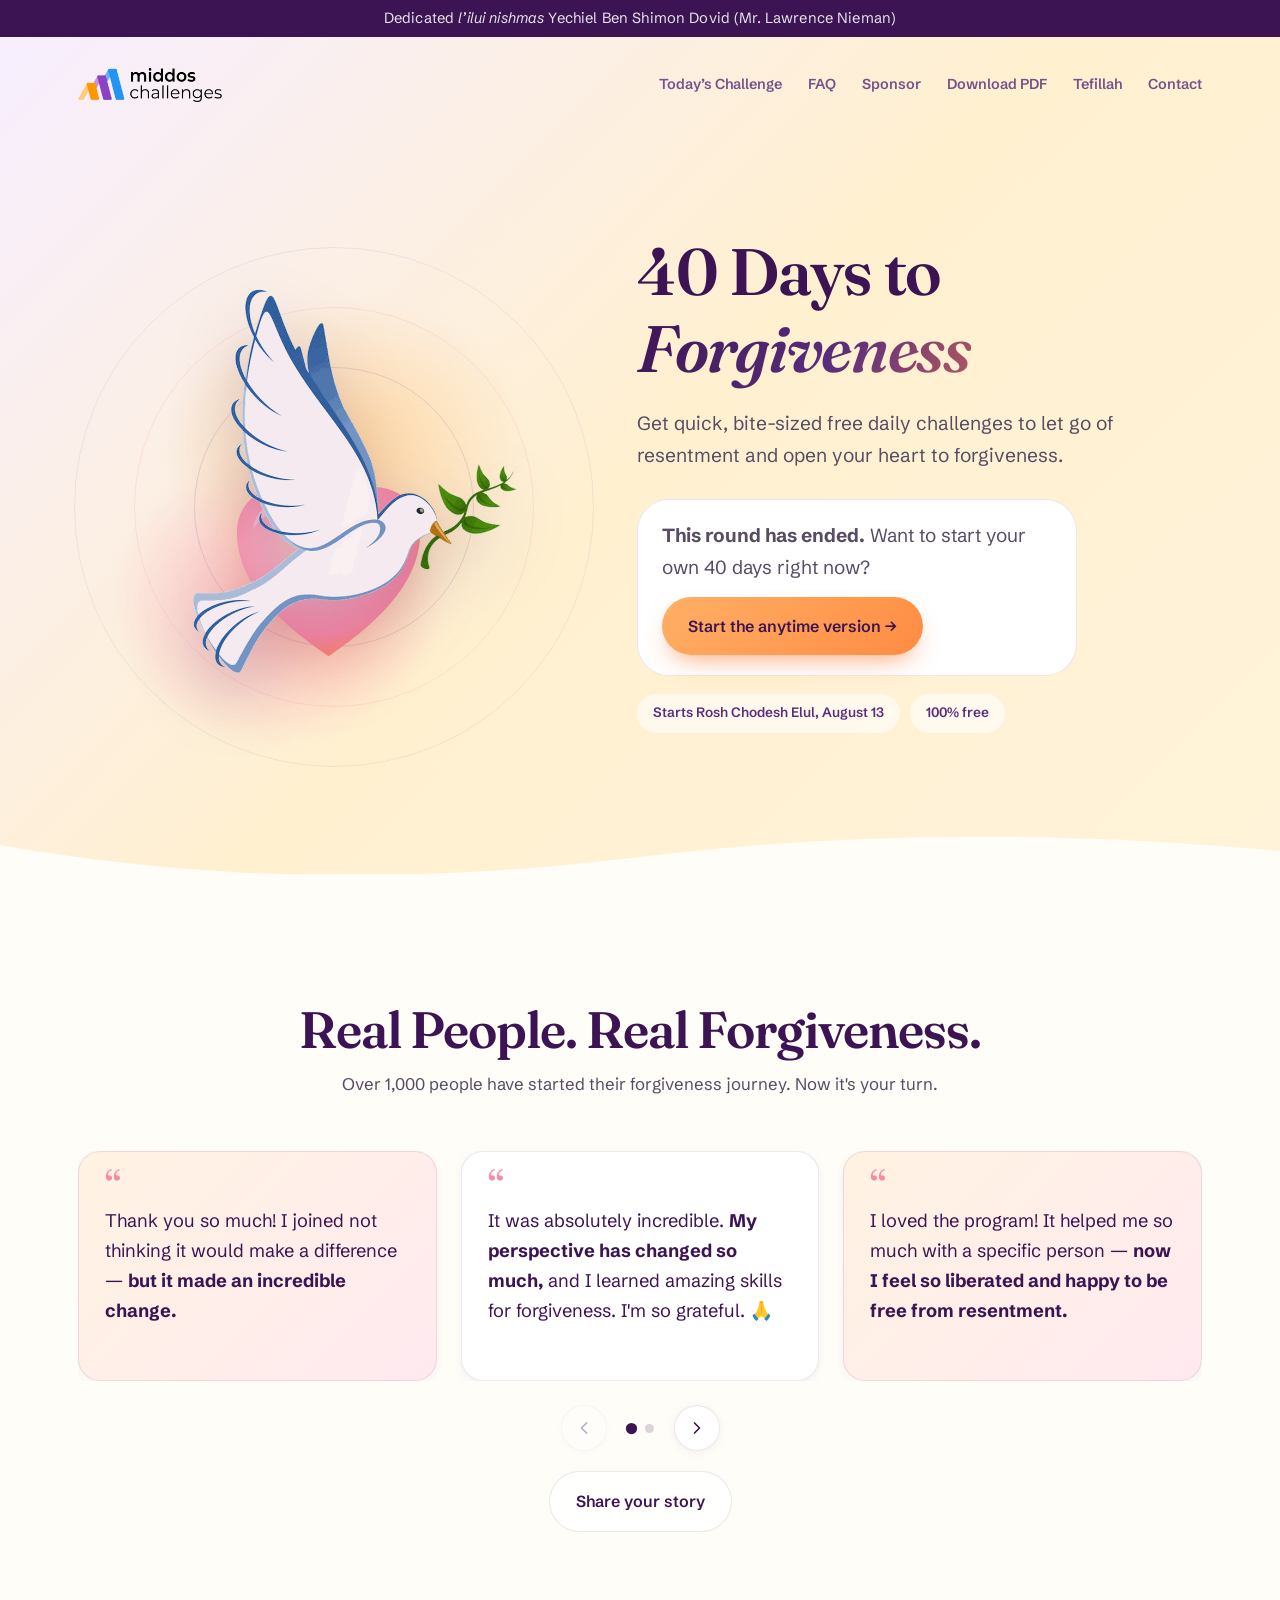
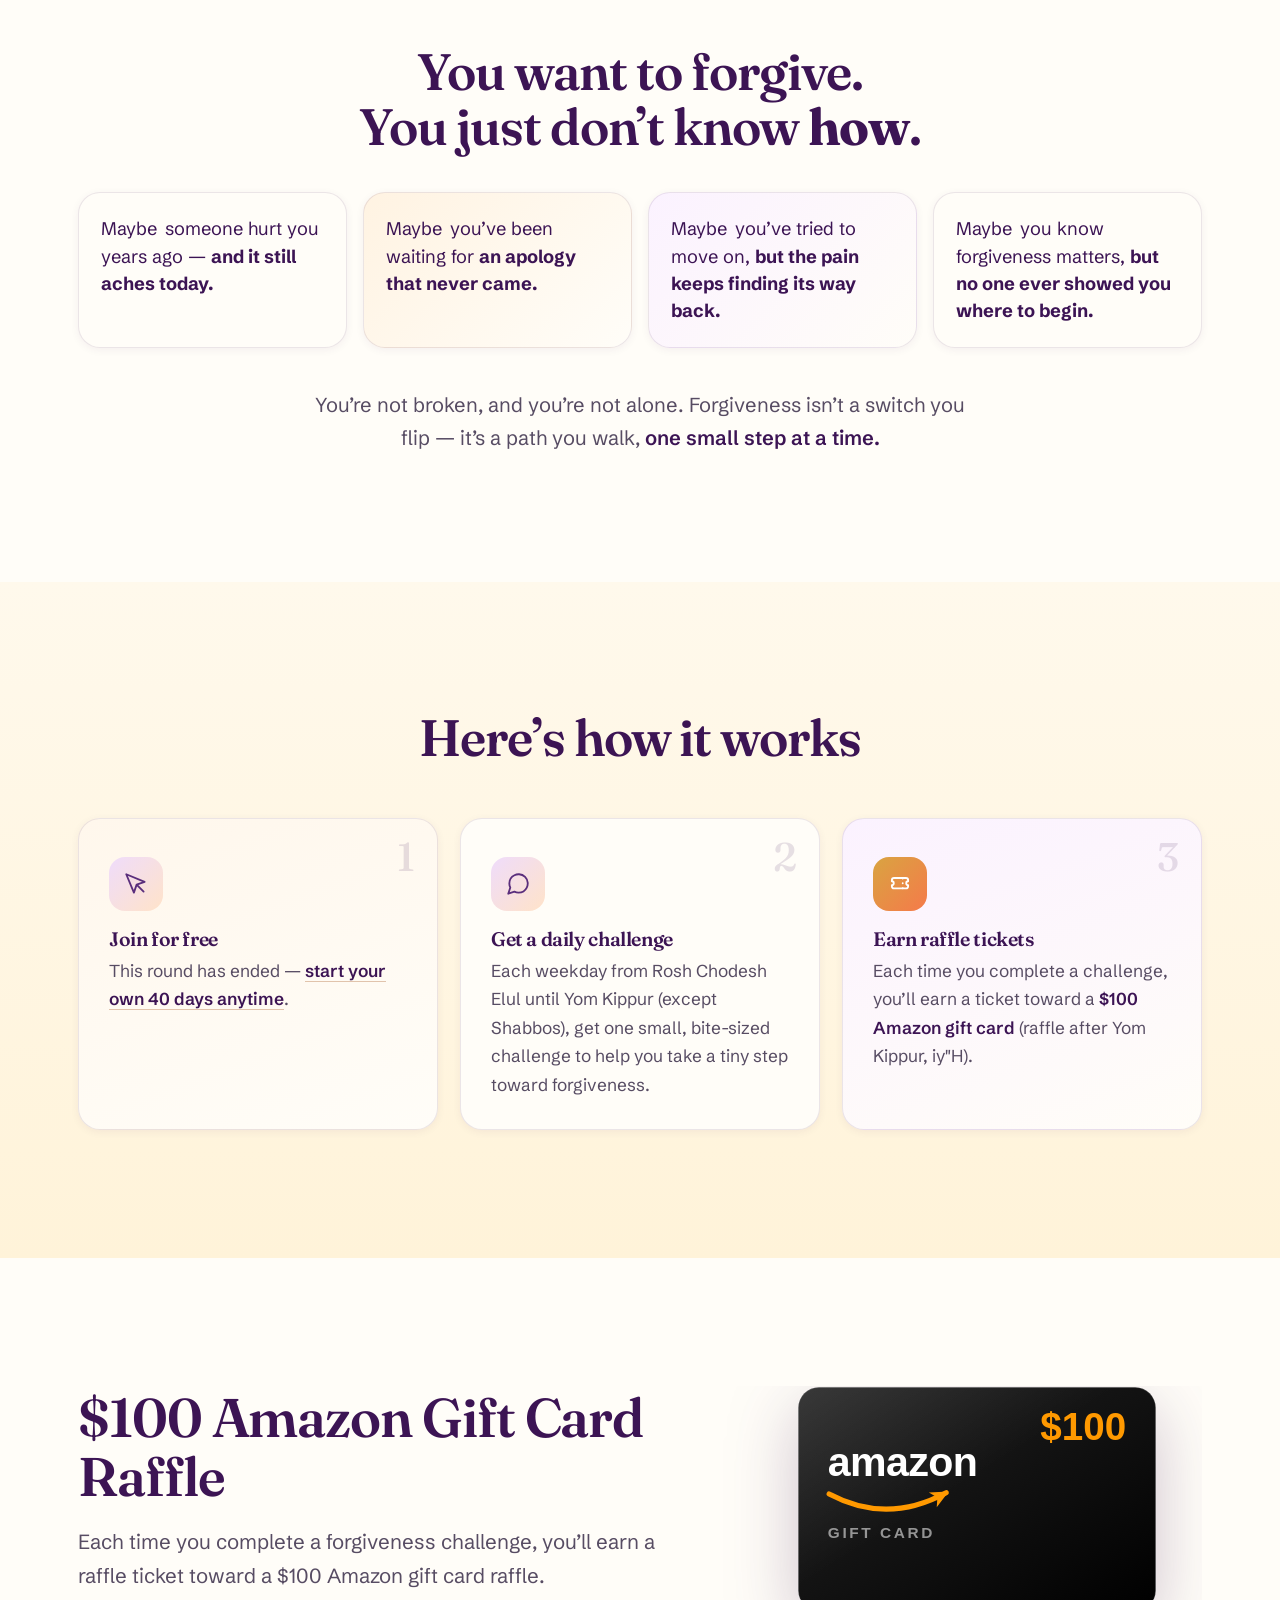
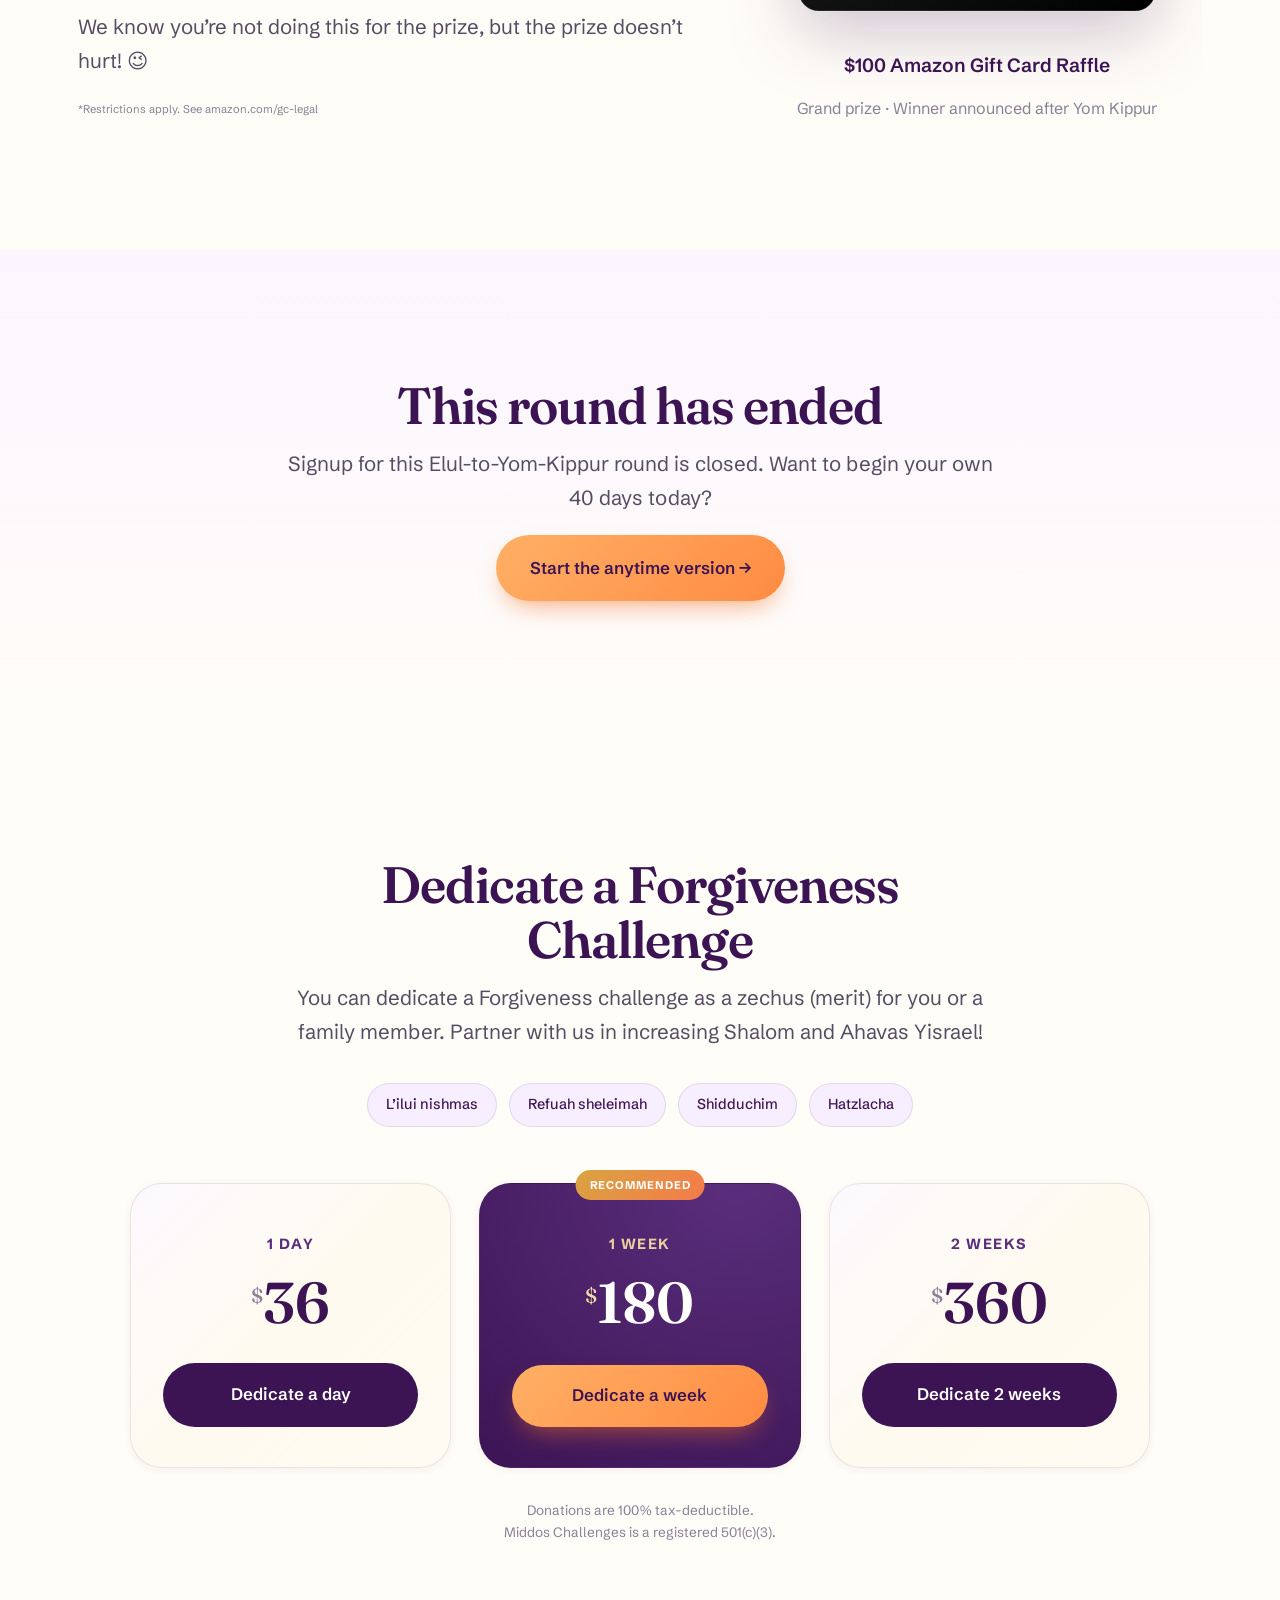
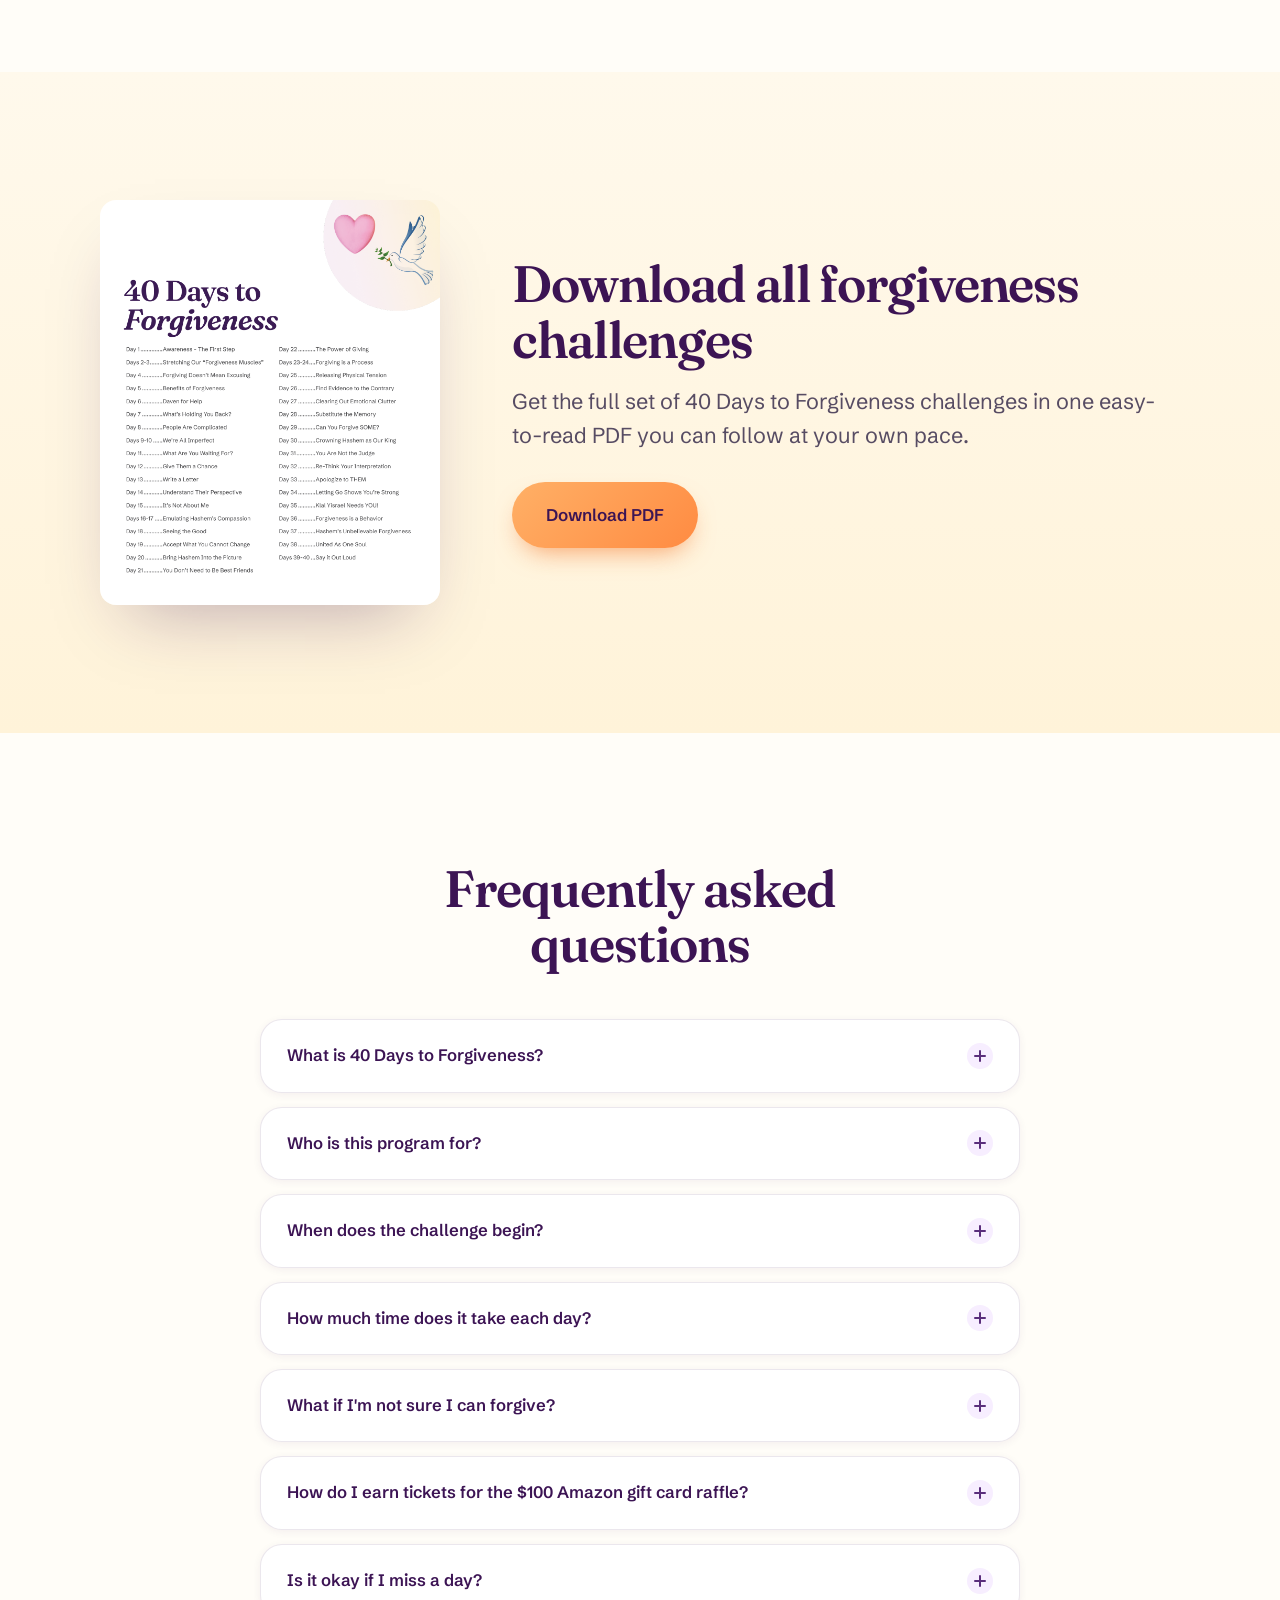
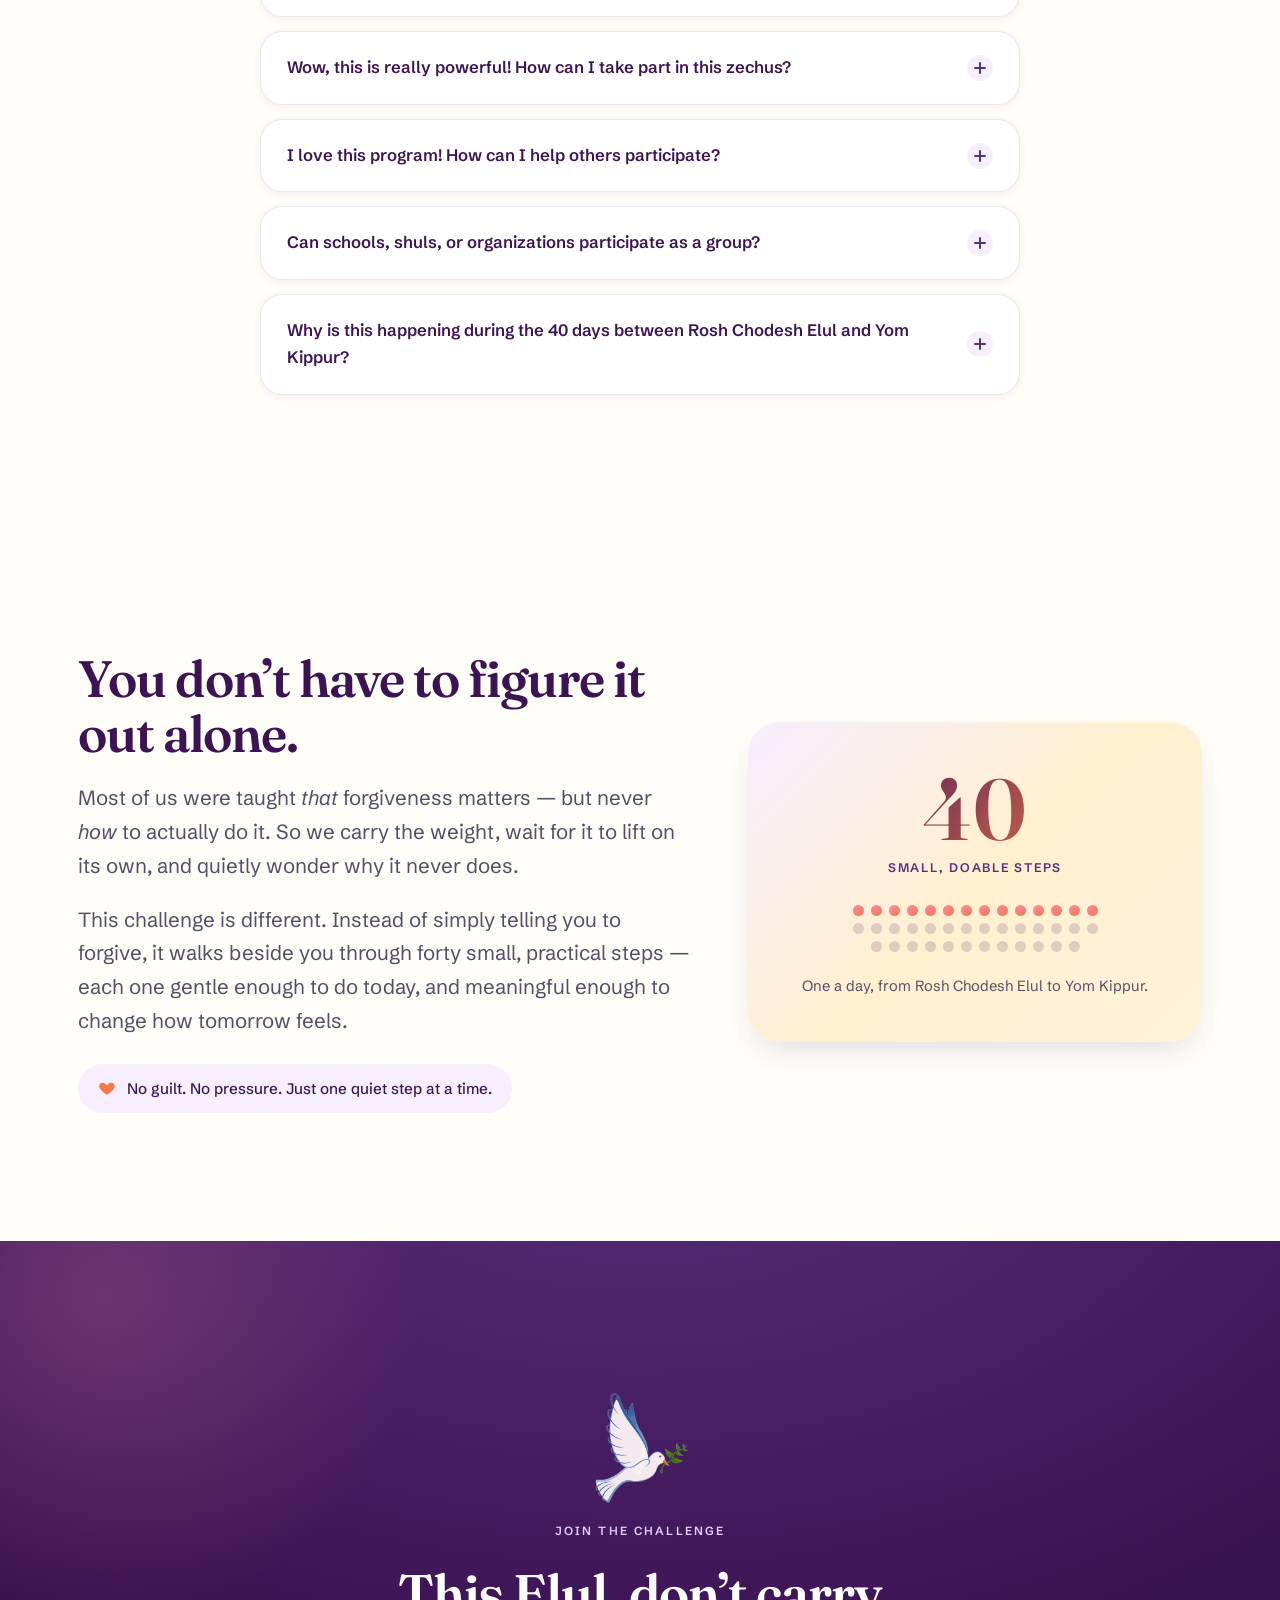
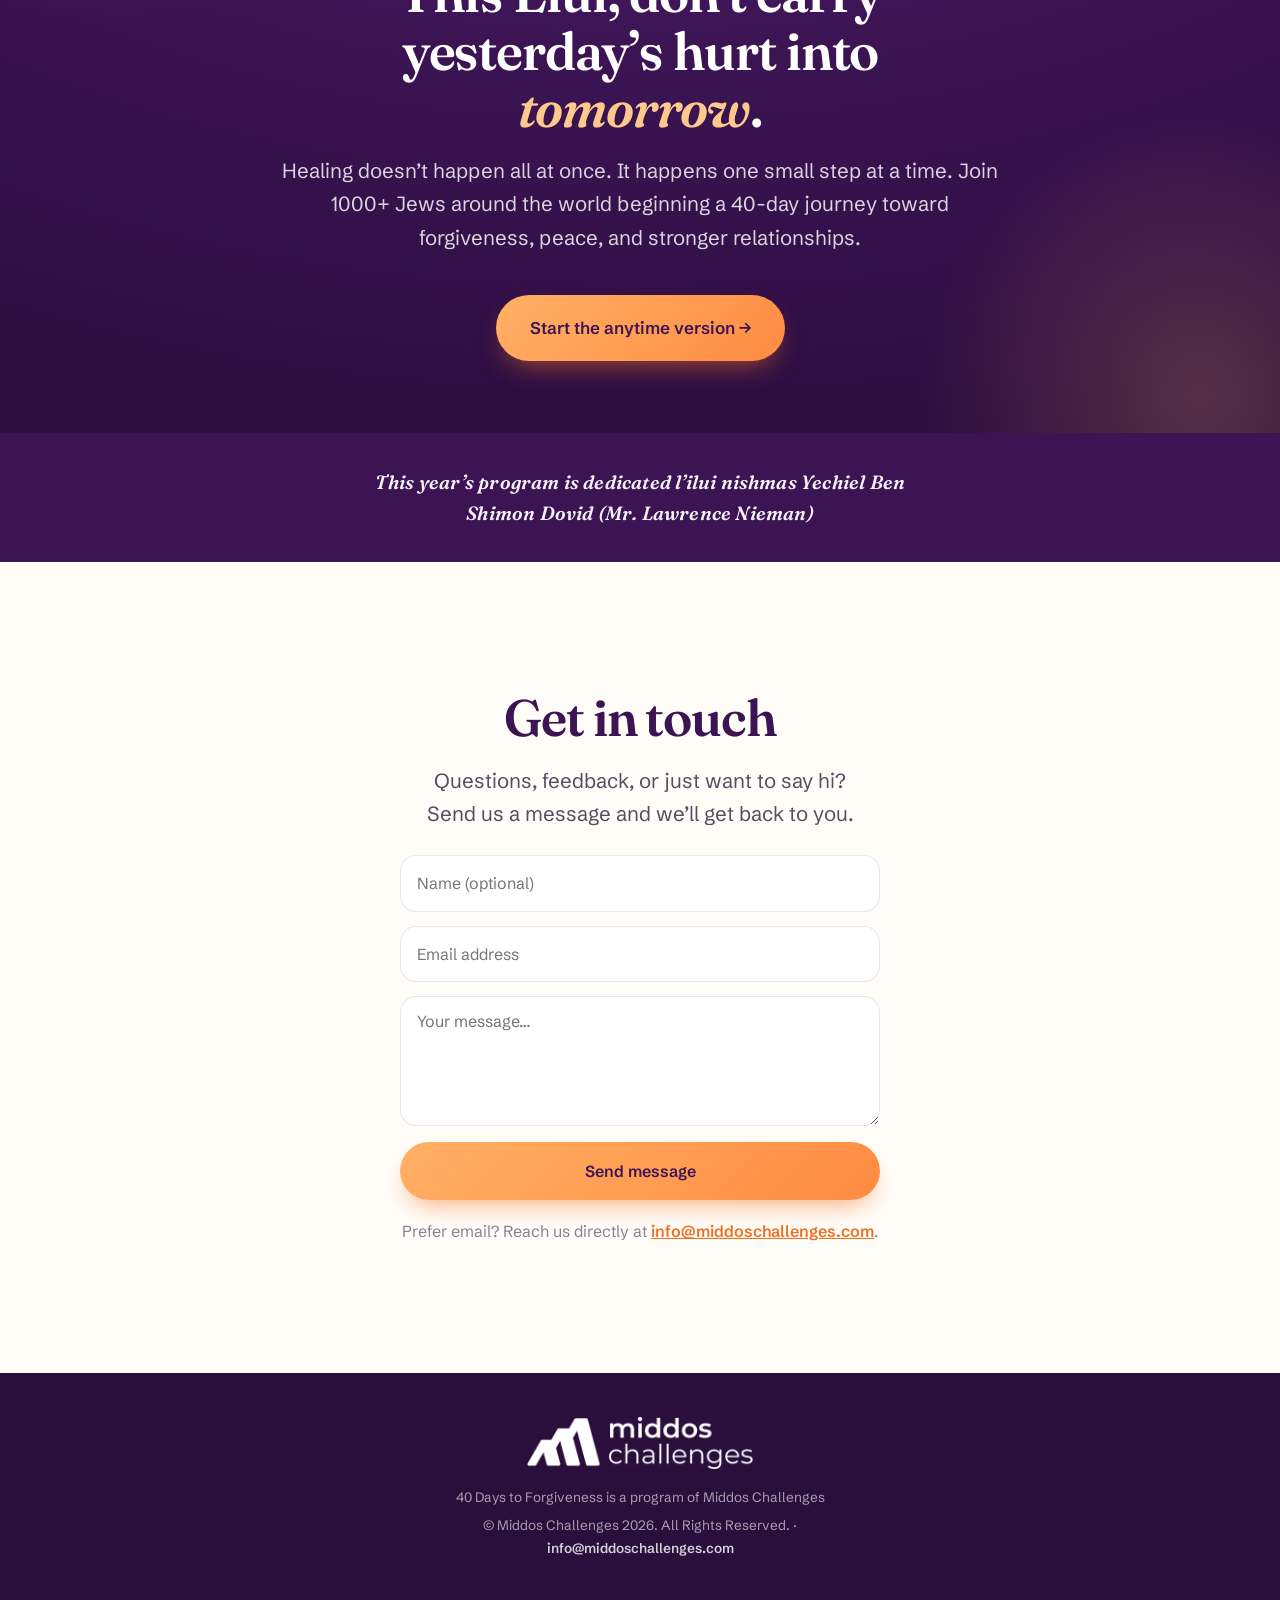
==== elul/index.html @ 01004660 "Launch evergreen (start-anytime) signup page, archive the seasonal one Root index.html is now the em" ====
<!DOCTYPE html>
<html lang="en">
<head>
<meta charset="UTF-8">
<meta name="viewport" content="width=device-width, initial-scale=1.0">
<title>40 Days to Forgiveness — Middos Challenges</title>
<meta name="description" content="Join 1,000+ Jews around the world in a daily challenge to let go of resentment and grow in Ahavas Yisrael and Shalom. Begins Rosh Chodesh Elul, Aug 13.">
<link rel="canonical" href="https://40forgive.com/">

<meta property="og:type" content="website">
<meta property="og:url" content="https://40forgive.com/">
<meta property="og:site_name" content="Middos Challenges">
<meta property="og:title" content="40 Days to Forgiveness">
<meta property="og:description" content="Join 1,000+ Jews around the world in a daily challenge to let go of resentment and grow in Ahavas Yisrael and Shalom. Begins Rosh Chodesh Elul, Aug 13.">
<meta property="og:image" content="https://40forgive.com/images/og-image-v2.png">
<meta property="og:image:width" content="1200">
<meta property="og:image:height" content="630">
<meta property="og:locale" content="en_US">

<meta name="twitter:card" content="summary_large_image">
<meta name="twitter:title" content="40 Days to Forgiveness">
<meta name="twitter:description" content="Join 1,000+ Jews around the world in a daily challenge to let go of resentment and grow in Ahavas Yisrael and Shalom. Begins Rosh Chodesh Elul, Aug 13.">
<meta name="twitter:image" content="https://40forgive.com/images/og-image-v2.png">

<link rel="icon" type="image/png" sizes="16x16" href="/images/favicon-heart-16.png">
<link rel="icon" type="image/png" sizes="32x32" href="/images/favicon-heart-32.png">
<link rel="icon" type="image/png" sizes="48x48" href="/images/favicon-heart-48.png">
<link rel="icon" type="image/png" sizes="192x192" href="/images/favicon-heart-192.png">
<link rel="icon" type="image/png" sizes="512x512" href="/images/favicon-heart-512.png">
<link rel="apple-touch-icon" sizes="180x180" href="/images/apple-touch-icon.png">
<link rel="shortcut icon" href="/images/favicon-heart.ico">

<link rel="preconnect" href="https://fonts.googleapis.com">
<link rel="preconnect" href="https://fonts.gstatic.com" crossorigin>
<link href="https://fonts.googleapis.com/css2?family=Fraunces:ital,wght@0,400;0,600;0,700;0,900;1,600;1,700&family=Schibsted+Grotesk:ital,wght@0,400..900;1,400..900&display=swap" rel="stylesheet">
<link rel="stylesheet" href="/styles.css">

<!-- Double (donation platform) — powers the Sponsor buttons below via Double.openCheckout() -->
<script src="https://embed.double.giving/717a40d0-eea4-11f0-898a-bd94ee6c1c8b"></script>
<!-- Hide Double's default floating overlay donate button (per Double's own docs) —
     openCheckout() from the Sponsor buttons still works fine without it. -->
<script>
document.addEventListener('DOMContentLoaded', function () {
  const hideDoubleElements = () => {
    const elementsToHide = document.querySelectorAll(
      '.double-app .launcher-frame, .double-app .toaster-frame'
    );
    if (elementsToHide.length)
      elementsToHide.forEach((e) => (e.style.display = 'none'));
  };
  hideDoubleElements();
  const observer = new MutationObserver(hideDoubleElements);
  observer.observe(document.body, { childList: true, subtree: true });
});
</script>

<script type="application/ld+json">
{
  "@context": "https://schema.org",
  "@type": "FAQPage",
  "mainEntity": [
    {
      "@type": "Question",
      "name": "What is 40 Days to Forgiveness?",
      "acceptedAnswer": { "@type": "Answer", "text": "A free 40-day program that provides 1 quick practical challenge each day to help you let go of hurt, find peace, and strengthen your relationships." }
    },
    {
      "@type": "Question",
      "name": "Who is this program for?",
      "acceptedAnswer": { "@type": "Answer", "text": "Anyone who wants to become more forgiving, whether you're working through a major hurt or simply trying to be a kinder, calmer person." }
    },
    {
      "@type": "Question",
      "name": "When does the challenge begin?",
      "acceptedAnswer": { "@type": "Answer", "text": "The challenge begins on Rosh Chodesh Elul (Thursday, August 13) and continues for 40 days through Yom Kippur." }
    },
    {
      "@type": "Question",
      "name": "How much time does it take each day?",
      "acceptedAnswer": { "@type": "Answer", "text": "Most daily challenges take just 1–3 minutes to read and complete!" }
    },
    {
      "@type": "Question",
      "name": "What if I'm not sure I can forgive?",
      "acceptedAnswer": { "@type": "Answer", "text": "That's okay. You don't need to have everything figured out before you begin. Just come with an open mind and a willingness to take one small step each day." }
    },
    {
      "@type": "Question",
      "name": "How do I earn tickets for the $100 Amazon gift card raffle?",
      "acceptedAnswer": { "@type": "Answer", "text": "You'll earn 1 raffle ticket for each challenge you complete. Simply submit the quick completion form at the end of each day's challenge, and your ticket will be automatically added to the raffle. The more days you complete, the more chances you'll have to win! Raffle drawing will take place after Yom Kippur." }
    },
    {
      "@type": "Question",
      "name": "Is it okay if I miss a day?",
      "acceptedAnswer": { "@type": "Answer", "text": "Absolutely. Just continue with the next challenge. If you missed a challenge, you can make it up later by checking the Challenges page." }
    },
    {
      "@type": "Question",
      "name": "Wow, this is really powerful! How can I take part in this zechus?",
      "acceptedAnswer": { "@type": "Answer", "text": "Thank you! The program is offered free thanks to generous sponsors. We depend on people like you to sponsor challenges to help keep covering the costs. You can help bring these daily challenges to even more people by sponsoring a day, a week, or another portion of the program. Sponsor a challenge here." }
    },
    {
      "@type": "Question",
      "name": "I love this program! How can I help others participate?",
      "acceptedAnswer": { "@type": "Answer", "text": "The biggest help is sharing it with your family and friends. Every invitation gives someone else the chance to experience the challenge too. Just send them a link to this website so they can sign up!" }
    },
    {
      "@type": "Question",
      "name": "Can schools, shuls, or organizations participate as a group?",
      "acceptedAnswer": { "@type": "Answer", "text": "Absolutely! We'd love to have your community join the challenge together." }
    },
    {
      "@type": "Question",
      "name": "Why is this happening during the 40 days between Rosh Chodesh Elul and Yom Kippur?",
      "acceptedAnswer": { "@type": "Answer", "text": "The 40 days between Rosh Chodesh Elul and Yom Kippur are a powerful time for forgiveness for the Jewish people. When we forgive our fellow Jews, it brings down tremendous blessings from Above. Chazal teach us that when we forgive others, Hashem forgives us, too. (Yoma 87b)" }
    }
  ]
}
</script>
</head>
<body>

<!-- ===================== DEDICATION BAR ===================== -->
<div class="dedication-bar">
  <p>Dedicated <em>l’ilui nishmas</em> Yechiel Ben Shimon Dovid (Mr. Lawrence Nieman)</p>
</div>

<!-- ===================== NAV ===================== -->
<nav class="nav">
  <a class="brand" href="https://middoschallenges.com/" target="_blank" rel="noopener" aria-label="Middos Challenges home">
    <img class="brand-logo" src="/images/logo - full color.png" alt="Middos Challenges" width="1100" height="260">
  </a>
  <div class="nav-right">
    <div class="nav-links" id="nav-links">
      <button class="nav-links-close" id="navLinksClose" type="button" aria-label="Close menu">
        <svg viewBox="0 0 24 24" fill="none" stroke="currentColor" stroke-width="2" stroke-linecap="round"><path d="M6 6l12 12M18 6L6 18"/></svg>
      </button>
      <a href="/today" id="nav-challenges" hidden>Today’s Challenge</a>
      <a href="#faq">FAQ</a>
      <a href="#donate">Sponsor</a>
      <a href="https://middoschallenges.com/wp-content/uploads/2024/10/40-Days-to-Forgiveness-Middos-Challenges.pdf" target="_blank" rel="noopener">Download PDF</a>
      <a href="https://middoschallenges.com/wp-content/uploads/2024/10/Ribbono-Shel-Olam-Forgiveness-tefillah-poster.pdf" target="_blank" rel="noopener">Tefillah</a>
      <a href="#contact">Contact</a>
    </div>
    <button class="nav-burger" id="navBurger" type="button" aria-label="Open menu" aria-expanded="false" aria-controls="nav-links">
      <span></span><span></span><span></span>
    </button>
  </div>
</nav>
<div class="nav-overlay" id="navOverlay"></div>

<!-- ===================== HERO ===================== -->
<header class="hero" id="top">
  <div class="hero-inner">
    <div class="hero-copy">
      <span class="hero-tag">Back by popular demand</span>
      <h1>40 Days to <span class="accent">Forgiveness</span></h1>
      <p class="desc">Get quick, bite-sized free daily challenges to let go of resentment and open your heart to forgiveness.</p>

      <div class="join-block">
      <!-- 2026 season ended -- signup closed. Do not re-point this at a live form
           without re-adding the spam filtering this page relied on. -->
      <div class="ended-notice">
        <p><b>This round has ended.</b> Want to start your own 40 days right now?</p>
        <a class="btn btn-orange" href="/">Start the anytime version →</a>
      </div>

      <img class="dove-mobile" src="/images/dove.png" alt="A dove carrying an olive branch" width="620" height="725">
      <div class="meta-chips">
        <span>Starts Rosh Chodesh Elul, August 13</span>
        <span>100% free</span>
      </div>
      </div>
    </div>

    <!-- HERO ART: dove (image) + heart (svg) + ripples -->
    <div class="hero-art" aria-hidden="true">
      <div class="glow"></div>
      <div class="ripple r1"></div><div class="ripple r2"></div><div class="ripple r3"></div>
      <svg class="heart-svg" viewBox="0 0 200 200" xmlns="http://www.w3.org/2000/svg">
        <defs>
          <radialGradient id="hg" cx="42%" cy="34%" r="76%">
            <stop offset="0%" stop-color="#FFD9C2"/><stop offset="34%" stop-color="#FBAEC0"/>
            <stop offset="70%" stop-color="#F98AA6"/><stop offset="100%" stop-color="#F57A4A"/>
          </radialGradient>
        </defs>
        <path fill="url(#hg)" d="M100 172 C 48 137, 22 103, 22 67 C 22 43, 40 28, 62 28 C 79 28, 92 38, 100 53 C 108 38, 121 28, 138 28 C 160 28, 178 43, 178 67 C 178 103, 152 137, 100 172 Z"/>
        <path fill="#FFFFFF" opacity="0.30" d="M62 40 C 48 40, 37 50, 36 64 C 44 50, 58 46, 70 50 C 66 44, 64 41, 62 40 Z"/>
      </svg>
      <img class="dove-img" src="/images/dove.png" alt="A dove carrying an olive branch" width="620" height="725">
    </div>
  </div>

  <svg class="hero-wave" viewBox="0 0 1440 70" preserveAspectRatio="none" aria-hidden="true">
    <path fill="currentColor" d="M0 40 C 240 78 480 78 720 52 C 960 26 1200 26 1440 46 L1440 70 L0 70 Z"/>
  </svg>
</header>

<!-- ===================== TESTIMONIALS ===================== -->
<section class="section tst" id="testimonials">
  <div class="wrap">
    <div class="tst-head center reveal" style="margin:0 auto">
      <h2 class="h-sec">Real People. Real Forgiveness.</h2>
      <p class="lead" style="margin-top:14px;max-width:none;font-size:1.05rem">Over 1,000 people have started their forgiveness journey. Now it's your turn.</p>
    </div>

    <div class="tst-slider reveal">
      <div class="tst-viewport">
        <div class="tst-track">
          <div class="tcard tinted"><span class="qm">“</span><p>Thank you so much! I joined not thinking it would make a difference — <b>but it made an incredible change.</b></p></div>
          <div class="tcard"><span class="qm">“</span><p>It was absolutely incredible. <b>My perspective has changed so much,</b> and I learned amazing skills for forgiveness. I'm so grateful. 🙏</p></div>
          <div class="tcard tinted"><span class="qm">“</span><p>I loved the program! It helped me so much with a specific person — <b>now I feel so liberated and happy to be free from resentment.</b></p></div>
          <div class="tcard"><span class="qm">“</span><p>This 40 Days to Forgiveness was incredible. <b>It helped me release anything I was holding onto.</b></p></div>
          <div class="tcard tinted"><span class="qm">“</span><p>Last year this helped me so much. <b>I was holding onto a lot of resentment</b> and didn’t know how to let it go until this program.</p></div>
          <div class="tcard"><span class="qm">“</span><p>I realized <b>forgiveness can be attained through easy steps.</b> It always used to scare me — this program encouraged me and gave me so much clarity.</p></div>
        </div>
      </div>
      <div class="tst-controls">
        <button class="tst-arrow tst-prev" type="button" aria-label="Previous testimonials">
          <svg viewBox="0 0 24 24" fill="none" stroke="currentColor" stroke-width="2" stroke-linecap="round" stroke-linejoin="round"><path d="M15 18l-6-6 6-6"/></svg>
        </button>
        <div class="tst-dots"></div>
        <button class="tst-arrow tst-next" type="button" aria-label="Next testimonials">
          <svg viewBox="0 0 24 24" fill="none" stroke="currentColor" stroke-width="2" stroke-linecap="round" stroke-linejoin="round"><path d="M9 18l6-6-6-6"/></svg>
        </button>
      </div>
    </div>

    <div class="tst-share reveal">
      <button class="btn btn-ghost" type="button" id="shareStoryBtn">Share your story</button>
    </div>
  </div>
</section>

<!-- ===================== SHARE YOUR STORY MODAL ===================== -->
<div class="story-modal" id="storyModal" hidden>
  <div class="story-modal-backdrop" data-story-close></div>
  <div class="story-modal-card" role="dialog" aria-modal="true" aria-labelledby="storyModalTitle">
    <button class="story-modal-close" type="button" data-story-close aria-label="Close">&times;</button>
    <h3 id="storyModalTitle">Share your story</h3>
    <p class="story-modal-sub">Tell us how you struggled with forgiveness but found a way to let go — whether it was complete forgiveness, or just a small step in that direction.</p>
    <form id="storyForm">
      <textarea id="storyText" rows="6" maxlength="5000" placeholder="Type your story here…" aria-label="Your story" required></textarea>
      <p class="story-error" id="storyError" hidden></p>
      <button class="btn btn-orange" type="submit"><span class="btxt">Submit</span></button>
    </form>
    <div class="story-success" id="storySuccess" hidden>
      <svg viewBox="0 0 24 24" fill="none" stroke="currentColor" stroke-width="3" stroke-linecap="round" stroke-linejoin="round"><path d="M20 6 9 17l-5-5"/></svg>
      <span>Thank you for sharing! 💜</span>
    </div>
  </div>
</div>

<!-- ===================== YOU WANT TO FORGIVE ===================== -->
<section class="section want">
  <div class="wrap center reveal">
    <h2 class="h-sec">You want to forgive.<br>You just don’t know <b>how</b>.</h2>
    <div class="maybe-grid">
      <div class="maybe"><em>Maybe</em> someone hurt you years ago — <b>and it still aches today.</b></div>
      <div class="maybe"><em>Maybe</em> you’ve been waiting for <b>an apology that never came.</b></div>
      <div class="maybe"><em>Maybe</em> you’ve tried to move on, <b>but the pain keeps finding its way back.</b></div>
      <div class="maybe"><em>Maybe</em> you know forgiveness matters, <b>but no one ever showed you where to begin.</b></div>
    </div>
    <p class="bridge">You’re not broken, and you’re not alone. Forgiveness isn’t a switch you flip — it’s a path you walk, <b>one small step at a time.</b></p>
  </div>
</section>

<!-- ===================== HOW IT WORKS ===================== -->
<section class="section works">
  <div class="wrap">
    <div class="center reveal" style="max-width:620px;margin:0 auto">
      <h2 class="h-sec">Here’s how it works</h2>
    </div>

    <div class="flow reveal">
      <div class="fcard">
        <span class="fnum">1</span>
        <div class="fico"><svg viewBox="0 0 24 24" fill="none" stroke="currentColor" stroke-width="1.7" stroke-linecap="round" stroke-linejoin="round"><path d="M3 3l7.07 16.97 2.51-7.39 7.39-2.51L3 3z"/><path d="M13 13l6 6"/></svg></div>
        <h3>Join for free</h3>
        <p>This round has ended — <a href="/" class="fcard-link"><b>start your own 40 days anytime</b></a>.</p>
      </div>
      <div class="fcard">
        <span class="fnum">2</span>
        <div class="fico"><svg viewBox="0 0 24 24" fill="none" stroke="currentColor" stroke-width="1.7" stroke-linecap="round" stroke-linejoin="round"><path d="M21 11.5a8.38 8.38 0 01-.9 3.8 8.5 8.5 0 01-7.6 4.7 8.38 8.38 0 01-3.8-.9L3 21l1.9-5.7a8.38 8.38 0 01-.9-3.8 8.5 8.5 0 014.7-7.6 8.38 8.38 0 013.8-.9h.5a8.48 8.48 0 018 8v.5z"/></svg></div>
        <h3>Get a daily challenge</h3>
        <p>Each weekday from Rosh Chodesh Elul until Yom Kippur (except Shabbos), get one small, bite-sized challenge to help you take a tiny step toward forgiveness.</p>
      </div>
      <div class="fcard">
        <span class="fnum">3</span>
        <div class="fico"><svg viewBox="0 0 24 24" fill="none" stroke="currentColor" stroke-width="1.7" stroke-linecap="round" stroke-linejoin="round"><path d="M4.5 8.5a2 2 0 012-2h11a2 2 0 012 2v1a1.75 1.75 0 000 3.5v1a2 2 0 01-2 2h-11a2 2 0 01-2-2v-1a1.75 1.75 0 000-3.5z"/><path d="M14.5 6.8v1.4M14.5 11.3v1.4M14.5 15.8v1.4" stroke-dasharray="0.1 2.4"/></svg></div>
        <h3>Earn raffle tickets</h3>
        <p>Each time you complete a challenge, you’ll earn a ticket toward a <b>$100 Amazon gift card</b> (raffle after Yom Kippur, iy"H).</p>
      </div>
    </div>
  </div>
</section>

<!-- ===================== RAFFLE ===================== -->
<section class="section raffle">
  <div class="wrap">
    <div class="raffle-card reveal">
      <div>
        <h2 style="margin-top:0">$100 Amazon Gift Card Raffle</h2>
        <p class="raffle-desc">Each time you complete a forgiveness challenge, you’ll earn a raffle ticket toward a $100 Amazon gift card raffle.</p>
        <p class="raffle-desc">We know you’re not doing this for the prize, but the prize doesn’t hurt!&nbsp;😉</p>
        <p class="raffle-fine">*Restrictions apply. See amazon.com/gc-legal</p>
      </div>
      <div class="prize">
        <svg class="giftcard" viewBox="0 0 280 176" xmlns="http://www.w3.org/2000/svg" role="img" aria-label="$100 Amazon Gift Card">
          <defs>
            <linearGradient id="gcbg" x1="0" y1="0" x2="1" y2="1">
              <stop offset="0%" stop-color="#232323"/><stop offset="100%" stop-color="#000"/>
            </linearGradient>
            <linearGradient id="gcsheen" x1="0" y1="0" x2="1" y2="1">
              <stop offset="0%" stop-color="#fff" stop-opacity=".10"/><stop offset="45%" stop-color="#fff" stop-opacity="0"/>
            </linearGradient>
          </defs>
          <rect x="1" y="1" width="278" height="174" rx="16" fill="url(#gcbg)" stroke="rgba(255,255,255,.14)"/>
          <rect x="1" y="1" width="278" height="174" rx="16" fill="url(#gcsheen)"/>
          <text x="24" y="70" font-family="Arial, Helvetica, sans-serif" font-size="32" font-weight="700" fill="#fff" letter-spacing="-.5">amazon</text>
          <path d="M25 84 Q 70 108 116 83" fill="none" stroke="#FF9900" stroke-width="4" stroke-linecap="round"/>
          <polygon points="0,0 -14,-6.5 -10,0 -14,6.5" fill="#FF9900" transform="translate(118,82) rotate(-28)"/>
          <text x="24" y="118" font-family="Arial, Helvetica, sans-serif" font-size="12" font-weight="700" fill="rgba(255,255,255,.55)" letter-spacing="2">GIFT CARD</text>
          <text x="256" y="42" font-family="Arial, Helvetica, sans-serif" font-size="30" font-weight="700" fill="#FF9900" text-anchor="end">$100</text>
        </svg>
        <div class="pn">$100 Amazon Gift Card Raffle</div>
        <div class="win">Grand prize · Winner announced after Yom Kippur</div>
      </div>
      <div class="confetti" aria-hidden="true">
        <i class="confetti-piece c1" style="--i:0"></i>
        <i class="confetti-piece c2 round" style="--i:1"></i>
        <i class="confetti-piece c3" style="--i:2"></i>
        <i class="confetti-piece c4 round" style="--i:3"></i>
        <i class="confetti-piece c5" style="--i:4"></i>
        <i class="confetti-piece c6 round" style="--i:5"></i>
        <i class="confetti-piece c1 round" style="--i:6"></i>
        <i class="confetti-piece c2" style="--i:7"></i>
        <i class="confetti-piece c3 round" style="--i:8"></i>
        <i class="confetti-piece c4" style="--i:9"></i>
        <i class="confetti-piece c5 round" style="--i:10"></i>
        <i class="confetti-piece c6" style="--i:11"></i>
        <i class="confetti-piece c1" style="--i:12"></i>
        <i class="confetti-piece c2 round" style="--i:13"></i>
        <i class="confetti-piece c3" style="--i:14"></i>
        <i class="confetti-piece c4 round" style="--i:15"></i>
        <i class="confetti-piece c5" style="--i:16"></i>
        <i class="confetti-piece c6 round" style="--i:17"></i>
        <i class="confetti-piece c1 round" style="--i:18"></i>
        <i class="confetti-piece c2" style="--i:19"></i>
      </div>
    </div>
  </div>
</section>

<!-- ===================== JOIN — CLOSED (2026 season ended) ===================== -->
<section class="section join2" id="join2">
  <div class="wrap">
    <div class="center reveal" style="max-width:720px;margin:0 auto">
      <h2 class="h-sec" style="margin-top:0">This round has ended</h2>
      <p class="lead" style="margin-top:14px;max-width:60ch">Signup for this Elul-to-Yom-Kippur round is closed. Want to begin your own 40 days today?</p>
      <a class="btn btn-orange btn-lg" href="/" style="margin-top:20px;display:inline-flex">Start the anytime version →</a>
    </div>
  </div>
</section>

<!-- ===================== SPONSOR A CHALLENGE (donation) ===================== -->
<section class="section donate" id="donate">
  <div class="wrap">
    <div class="center reveal donate-head">
      <h2 class="h-sec">Dedicate a Forgiveness Challenge</h2>
      <p class="lead" style="margin-top:14px">You can dedicate a Forgiveness challenge as a zechus (merit) for you or a family member. Partner with us in increasing Shalom and Ahavas Yisrael!</p>
      <div class="dedications">
        <span>L’ilui nishmas</span>
        <span>Refuah sheleimah</span>
        <span>Shidduchim</span>
        <span>Hatzlacha</span>
      </div>
    </div>

    <div class="tiers reveal">
      <div class="tier">
        <div class="tlen">1 day</div>
        <div class="tprice"><small>$</small>36</div>
        <button class="btn btn-ghost" type="button" onclick="Double.openCheckout({campaign:'40-days-to-forgiveness', amount:36})">Dedicate a day</button>
      </div>
      <div class="tier featured">
        <div class="badge">Recommended</div>
        <div class="tlen">1 week</div>
        <div class="tprice"><small>$</small>180</div>
        <button class="btn btn-orange" type="button" onclick="Double.openCheckout({campaign:'40-days-to-forgiveness', amount:180})">Dedicate a week</button>
      </div>
      <div class="tier">
        <div class="tlen">2 weeks</div>
        <div class="tprice"><small>$</small>360</div>
        <button class="btn btn-ghost" type="button" onclick="Double.openCheckout({campaign:'40-days-to-forgiveness', amount:360})">Dedicate 2 weeks</button>
      </div>
    </div>

    <p class="taxnote reveal">Donations are 100% tax-deductible.<br>Middos Challenges is a registered 501(c)(3).</p>
  </div>
</section>

<!-- ===================== DOWNLOAD PDF ===================== -->
<section class="section pdf" id="pdf">
  <div class="wrap">
    <div class="pdf-card reveal">
      <a class="pdf-thumb" href="https://middoschallenges.com/wp-content/uploads/2024/10/40-Days-to-Forgiveness-Middos-Challenges.pdf" target="_blank" rel="noopener" aria-label="Download the 40 Days to Forgiveness PDF">
        <img src="/images/forgiveness-pdf-thumbnail.png" alt="40 Days to Forgiveness PDF cover" width="1298" height="1546">
      </a>
      <div class="pdf-body">
        <h3>Download all forgiveness challenges</h3>
        <p>Get the full set of 40 Days to Forgiveness challenges in one easy-to-read PDF you can follow at your own pace.</p>
        <a class="btn btn-orange btn-lg" href="https://middoschallenges.com/wp-content/uploads/2024/10/40-Days-to-Forgiveness-Middos-Challenges.pdf" target="_blank" rel="noopener">Download PDF</a>
      </div>
    </div>
  </div>
</section>

<!-- ===================== FAQ ===================== -->
<section class="section faq" id="faq">
  <div class="wrap">
    <div class="center reveal" style="max-width:620px;margin:0 auto">
      <h2 class="h-sec">Frequently asked questions</h2>
    </div>
    <div class="faq-list reveal">
      <details class="faq-item">
        <summary>What is 40 Days to Forgiveness?<span class="plus"></span></summary>
        <div class="faq-a">A free 40-day program that provides 1 quick practical challenge each day to help you let go of hurt, find peace, and strengthen your relationships.</div>
      </details>
      <details class="faq-item">
        <summary>Who is this program for?<span class="plus"></span></summary>
        <div class="faq-a">Anyone who wants to become more forgiving, whether you're working through a major hurt or simply trying to be a kinder, calmer person.</div>
      </details>
      <details class="faq-item">
        <summary>When does the challenge begin?<span class="plus"></span></summary>
        <div class="faq-a">The challenge begins on Rosh Chodesh Elul (Thursday, August 13) and continues for 40 days through Yom Kippur.</div>
      </details>
      <details class="faq-item">
        <summary>How much time does it take each day?<span class="plus"></span></summary>
        <div class="faq-a">Most daily challenges take just 1–3 minutes to read and complete!</div>
      </details>
      <details class="faq-item">
        <summary>What if I'm not sure I can forgive?<span class="plus"></span></summary>
        <div class="faq-a">That's okay. You don't need to have everything figured out before you begin. Just come with an open mind and a willingness to take one small step each day.</div>
      </details>
      <details class="faq-item">
        <summary>How do I earn tickets for the $100 Amazon gift card raffle?<span class="plus"></span></summary>
        <div class="faq-a">You'll earn 1 raffle ticket for each challenge you complete. Simply submit the quick completion form at the end of each day's challenge, and your ticket will be automatically added to the raffle. The more days you complete, the more chances you'll have to win! Raffle drawing will take place after Yom Kippur.</div>
      </details>
      <details class="faq-item">
        <summary>Is it okay if I miss a day?<span class="plus"></span></summary>
        <div class="faq-a">Absolutely. Just continue with the next challenge. If you missed a challenge, you can make it up later by checking the <a href="/challenges">Challenges page</a>.</div>
      </details>
      <details class="faq-item">
        <summary>Wow, this is really powerful! How can I take part in this zechus?<span class="plus"></span></summary>
        <div class="faq-a">Thank you! The program is offered free thanks to generous sponsors. We depend on people like you to sponsor challenges to help keep covering the costs. You can help bring these daily challenges to even more people by sponsoring a day, a week, or another portion of the program. <a href="https://middoschallenges.pages.giving/40-days-to-forgiveness" target="_blank" rel="noopener">Sponsor a challenge here</a>.</div>
      </details>
      <details class="faq-item">
        <summary>I love this program! How can I help others participate?<span class="plus"></span></summary>
        <div class="faq-a">The biggest help is sharing it with your family and friends. Every invitation gives someone else the chance to experience the challenge too. Just send them a link to this website so they can sign up!</div>
      </details>
      <details class="faq-item">
        <summary>Can schools, shuls, or organizations participate as a group?<span class="plus"></span></summary>
        <div class="faq-a">Absolutely! We'd love to have your community join the challenge together.</div>
      </details>
      <details class="faq-item">
        <summary>Why is this happening during the 40 days between Rosh Chodesh Elul and Yom Kippur?<span class="plus"></span></summary>
        <div class="faq-a">The 40 days between Rosh Chodesh Elul and Yom Kippur are a powerful time for forgiveness for the Jewish people. When we forgive our fellow Jews, it brings down tremendous blessings from Above. Chazal teach us that when we forgive others, Hashem forgives us, too. (Yoma 87b)</div>
      </details>
    </div>
  </div>
</section>

<!-- ===================== YOU DON’T HAVE TO FIGURE IT OUT ALONE ===================== -->
<section class="section alone">
  <div class="wrap alone-grid">
    <div class="reveal">
      <h2 class="h-sec">You don’t have to figure it out alone.</h2>
      <p class="lead">Most of us were taught <em>that</em> forgiveness matters — but never <em>how</em> to actually do it. So we carry the weight, wait for it to lift on its own, and quietly wonder why it never does.</p>
      <p class="lead">This challenge is different. Instead of simply telling you to forgive, it walks beside you through forty small, practical steps — each one gentle enough to do today, and meaningful enough to change how tomorrow feels.</p>
      <span class="soft-note"><svg viewBox="0 0 24 24" fill="currentColor"><path d="M12 21s-7-4.35-9.5-8.5C.5 9 2.5 5 6.5 5 9 5 11 7 12 8.5 13 7 15 5 17.5 5c4 0 6 4 4 7.5C19 16.65 12 21 12 21z"/></svg> No guilt. No pressure. Just one quiet step at a time.</span>
    </div>
    <div class="reveal">
      <div class="forty-card">
        <div class="big">40</div>
        <div class="lbl">small, doable steps</div>
        <div class="dots" aria-hidden="true">
          <i class="on"></i><i class="on"></i><i class="on"></i><i class="on"></i><i class="on"></i><i class="on"></i><i class="on"></i><i class="on"></i><i class="on"></i><i class="on"></i>
          <i class="on"></i><i class="on"></i><i class="on"></i><i class="on"></i><i></i><i></i><i></i><i></i><i></i><i></i>
          <i></i><i></i><i></i><i></i><i></i><i></i><i></i><i></i><i></i><i></i>
          <i></i><i></i><i></i><i></i><i></i><i></i><i></i><i></i><i></i><i></i>
        </div>
        <p class="cap">One a day, from Rosh Chodesh Elul to Yom Kippur.</p>
      </div>
    </div>
  </div>
</section>

<!-- ===================== FINAL CTA ===================== -->
<section class="final">
  <div class="wrap">
    <img class="dove-mini" src="/images/dove.png" alt="" aria-hidden="true" width="620" height="725">
    <span class="eyebrow solo">Join the Challenge</span>
    <h2>This Elul, don’t carry yesterday’s hurt into <em>tomorrow</em>.</h2>
    <p class="lead">Healing doesn’t happen all at once. It happens one small step at a time. Join 1000+ Jews around the world beginning a 40-day journey toward forgiveness, peace, and stronger relationships.</p>

    <div class="cta-row">
      <a class="btn btn-orange btn-lg" href="/">Start the anytime version →</a>
    </div>
  </div>
</section>

<!-- ===================== QUESTIONS STRIP ===================== -->
<section class="questions-strip">
  <p class="dedication">This year’s program is dedicated <em>l’ilui nishmas</em> Yechiel Ben Shimon Dovid (Mr. Lawrence Nieman)</p>
</section>

<!-- ===================== CONTACT ===================== -->
<section class="section contact" id="contact">
  <div class="wrap center reveal" style="max-width:560px;margin:0 auto">
    <h2 class="h-sec">Get in touch</h2>
    <p class="lead" style="margin-top:18px">Questions, feedback, or just want to say hi?<br>Send us a message and we’ll get back to you.</p>

    <form id="contactForm" class="contact-form">
      <input type="text" id="contactName" name="name" placeholder="Name (optional)" aria-label="Name">
      <input type="email" id="contactEmail" name="email" placeholder="Email address" aria-label="Email address" required>
      <textarea id="contactMessage" name="message" rows="5" maxlength="5000" placeholder="Your message…" aria-label="Message" required></textarea>
      <div class="visually-hidden-block" aria-hidden="true"><input type="text" id="contactWebsite" name="website" tabindex="-1" autocomplete="off"></div>
      <button class="btn btn-orange" type="submit"><span class="btxt">Send message</span></button>
    </form>
    <p class="contact-error" id="contactError" hidden></p>
    <div class="contact-success" id="contactSuccess" hidden>
      <svg viewBox="0 0 24 24" fill="none" stroke="currentColor" stroke-width="3" stroke-linecap="round" stroke-linejoin="round"><path d="M20 6 9 17l-5-5"/></svg>
      <span>Thanks — we’ll be in touch soon!</span>
    </div>
    <p class="contact-fallback">Prefer email? Reach us directly at <a class="js-email"></a>.</p>
  </div>
</section>

<!-- ===================== FOOTER ===================== -->
<footer class="foot">
  <div class="wrap">
    <a class="brand" href="https://middoschallenges.com/" target="_blank" rel="noopener" aria-label="Middos Challenges home">
      <img class="brand-logo" src="/images/logo - all white.png" alt="Middos Challenges" width="936" height="216">
    </a>
    <p style="margin-top:18px">40 Days to Forgiveness is a program of Middos Challenges</p>
    <p style="margin-top:6px">© Middos Challenges <span id="yr"></span>. All Rights Reserved. · <a class="foot-email js-email"></a></p>
  </div>
</footer>


<script src="/script.js"></script>
</body>
</html>
---- styles.css ----
/* ============================================================
   40 DAYS TO FORGIVENESS — Middos Challenges
   Stylesheet matches reference-design.html (colors, type, spacing,
   layout, illustrations). Two deliberate adaptations from the
   reference file:
   - Logo is our real image file (images/logo - full color.png /
     images/logo - all white.png), not an inline SVG mark.
   - Split into this external stylesheet instead of an inline
     <style> block, to match how this project is structured.
   ============================================================ */

/* ============ RESET ============ */
*,*::before,*::after{box-sizing:border-box;margin:0;padding:0}
html{scroll-behavior:smooth;-webkit-text-size-adjust:100%}
img{max-width:100%;display:block}
button,input{font:inherit;color:inherit}
a{color:inherit;text-decoration:none}

/* ============ TOKENS ============ */
:root{
  --ink:#3C1454;
  --ink-2:#5A2E7C;
  --body:#574C63;
  --muted:#8B7F97;
  --cream:#FFF3D9;
  --peach:#FFF0D0;
  --lav:#F7EEFF;
  --paper:#FFFDF8;
  --line:rgba(60,20,84,.10);
  --orange1:#FF9E45;
  --orange2:#F26E1E;
  --btn-orange1:#FFB066;
  --btn-orange2:#FF8B42;
  --orange-ink:#9C4408;
  --wa:#22C55E;
  --wa-dark:#16A34A;
  --rose:#F98AA6;
  --coral:#F57A4A;
  --gold:#D9A441;
  --shadow-sm:0 2px 8px rgba(60,20,84,.06);
  --shadow-md:0 14px 34px -14px rgba(60,20,84,.20);
  --shadow-lg:0 34px 70px -30px rgba(60,20,84,.34);
  --hero-grad:linear-gradient(135deg,#F7EEFF 0%,#FFF0D0 50%,#FFF3D9 100%);
  --hero-grad-light:linear-gradient(135deg,#FCF9FF 0%,#FFFAEF 50%,#FFFBF2 100%);
  --r-sm:14px; --r-md:22px; --r-lg:32px; --r-xl:44px;
  --maxw:1180px;
  --font-display:"Fraunces",Georgia,serif;
  --font-body:"Schibsted Grotesk",system-ui,sans-serif;
}

/* ============ BASE ============ */
body{
  font-family:var(--font-body);
  color:var(--body);
  background:var(--paper);
  line-height:1.65;
  font-size:17px;
  -webkit-font-smoothing:antialiased;
  overflow-x:hidden;
}
h1,h2,h3,h4{font-family:var(--font-display);color:var(--ink);line-height:1.08;font-weight:600;letter-spacing:-.02em}
em{font-style:italic}
p{max-width:62ch}

.wrap{max-width:var(--maxw);margin:0 auto;padding:0 28px;width:100%}
.section{position:relative;padding:clamp(74px,10vw,128px) 0}
.center{text-align:center}
.center p{margin-left:auto;margin-right:auto}

/* eyebrow */
.eyebrow{
  display:inline-flex;align-items:center;gap:.55em;
  font-size:.74rem;font-weight:600;letter-spacing:.18em;text-transform:uppercase;
  color:var(--ink-2);
}
.eyebrow::before{content:"";width:26px;height:1.5px;background:linear-gradient(90deg,var(--coral),var(--rose));border-radius:2px}
.eyebrow.solo::before{display:none}

.h-sec{font-size:clamp(2rem,4.4vw,3.2rem)}
.lead{font-size:clamp(1.06rem,1.5vw,1.28rem);color:var(--body)}

/* ============ BUTTONS ============ */
.btn{
  display:inline-flex;align-items:center;justify-content:center;gap:.6em;
  font-family:var(--font-body);font-weight:600;font-size:1rem;
  padding:16px 26px;border-radius:100px;border:0;cursor:pointer;
  transition:transform .25s cubic-bezier(.2,.8,.2,1),box-shadow .25s,filter .25s;
  white-space:nowrap;
}
.btn:active{transform:translateY(1px)}
.btn svg{width:20px;height:20px;flex:none}
.btn-wa{background:var(--wa);color:#fff;box-shadow:0 12px 26px -10px rgba(22,163,74,.7)}
.btn-wa:hover{background:var(--wa-dark);transform:translateY(-2px);box-shadow:0 18px 34px -12px rgba(22,163,74,.75)}
/* Deliberate: dark ink text on the orange gradient (not white) — white-on-orange failed contrast checks.
   Gradient is lightened specifically for buttons (--btn-orange1/2) so the dark text reads more easily;
   other orange accents around the site keep the original --orange1/--orange2. */
.btn-orange{background:linear-gradient(135deg,var(--btn-orange1),var(--btn-orange2));color:var(--ink);box-shadow:0 12px 26px -10px rgba(242,110,30,.65)}
.btn-orange:hover{transform:translateY(-2px);box-shadow:0 18px 34px -12px rgba(242,110,30,.7);filter:saturate(1.05)}
.btn-ghost{background:rgba(255,255,255,.7);color:var(--ink);border:1.5px solid var(--line)}
.btn-ghost:hover{background:#fff;transform:translateY(-2px);box-shadow:var(--shadow-sm)}
.btn-ink{background:linear-gradient(135deg,var(--ink-2),var(--ink));color:#fff;box-shadow:0 12px 26px -10px rgba(60,20,84,.5)}
.btn-ink:hover{transform:translateY(-2px);box-shadow:0 18px 34px -12px rgba(60,20,84,.55)}
.btn-lg{padding:19px 34px;font-size:1.06rem}

:focus-visible{outline:3px solid var(--coral);outline-offset:3px;border-radius:6px}

/* ============ SIGNUP (email) ============ */
.cta-row{display:flex;flex-wrap:wrap;align-items:center;gap:16px}
.or{display:inline-flex;align-items:center;color:var(--muted);font-size:.86rem;font-weight:600;letter-spacing:.02em}
.signup{
  display:flex;align-items:stretch;gap:8px;
  background:#fff;border:1.5px solid var(--line);border-radius:100px;
  padding:6px 6px 6px 8px;box-shadow:var(--shadow-sm);
  max-width:430px;flex:1 1 320px;
}
.signup input[type=email]{
  border:0;background:transparent;outline:none;flex:1;min-width:0;
  padding:11px 12px;font-size:.98rem;color:var(--ink);
}
.signup input[type=email]::placeholder{color:#A99DB4}
.signup .btn{padding:12px 20px;font-size:.95rem}
.visually-hidden-block{position:absolute;left:-5000px}

/* Mailchimp submit states */
.mc-signup.is-loading .btn{opacity:.75;pointer-events:none}
.mc-signup.is-loading .btn .btxt{visibility:hidden}
.mc-signup.is-loading .btn::after{
  content:"";position:absolute;width:18px;height:18px;border-radius:50%;
  border:2.5px solid rgba(60,20,84,.3);border-top-color:var(--ink);
  animation:mcspin .7s linear infinite;
}
.mc-signup .btn{position:relative}
@keyframes mcspin{to{transform:rotate(360deg)}}

.mc-success{
  display:flex;align-items:center;gap:12px;background:rgba(34,197,94,.12);
  border:1.5px solid rgba(34,197,94,.35);border-radius:100px;padding:14px 22px;
  max-width:430px;font-weight:600;font-size:.96rem;color:#166534;text-align:left;
  animation:mcpop .4s cubic-bezier(.2,.8,.2,1);
}
.mc-success svg{width:20px;height:20px;flex:none;color:#16A34A}
.mc-success[hidden]{display:none}
.final .mc-success{background:rgba(255,255,255,.12);border-color:rgba(255,255,255,.28);color:#fff;max-width:none}
.final .mc-success svg{color:#6EE7A8}
.jcard .mc-success{max-width:none}
@keyframes mcpop{from{opacity:0;transform:translateY(6px) scale(.98)}to{opacity:1;transform:none}}
.mc-error{
  margin-top:12px;background:rgba(220,38,38,.10);
  border:1.5px solid rgba(220,38,38,.32);border-radius:100px;padding:12px 22px;
  max-width:430px;font-weight:600;font-size:.92rem;color:#991B1B;text-align:left;
}
.mc-error[hidden]{display:none}
.final .mc-error{background:rgba(255,255,255,.12);border-color:rgba(255,255,255,.3);color:#fff;max-width:none}
.jcard .mc-error{max-width:none}

/* ============ DEDICATION BAR ============ */
.dedication-bar{background:var(--ink);padding:9px 20px;text-align:center;position:relative}
.dedication-bar p{margin:0 auto;color:rgba(255,255,255,.88);font-size:.78rem;letter-spacing:.01em;line-height:1.3}
.dedication-bar em{font-style:italic}
@media(min-width:621px){
  .dedication-bar p{font-size:.92rem}
}

/* ============ NAV ============ */
.nav{
  position:absolute;top:44px;left:0;right:0;z-index:40;
  display:flex;align-items:center;justify-content:space-between;
  max-width:var(--maxw);margin:0 auto;padding:24px 28px;
}
.brand{display:flex;align-items:center;gap:11px;font-weight:700;color:var(--ink);letter-spacing:.01em}
.brand-logo{height:34px;width:auto;flex:none}
.brand b{font-size:1.02rem;line-height:1;font-weight:700}
.nav-right{display:flex;align-items:center;gap:30px}
.nav-links{display:flex;align-items:center;gap:26px}
.nav-links a{font-size:.9rem;font-weight:600;color:var(--ink-2);opacity:.82;transition:opacity .2s,color .2s}
.nav-links a:hover{opacity:1;color:var(--ink)}
.nav-cta{font-weight:600;font-size:.95rem;color:var(--ink);padding:10px 20px;border-radius:100px;border:1.5px solid var(--line);background:rgba(255,255,255,.55);transition:.25s;white-space:nowrap}
.nav-cta:hover{background:#fff;box-shadow:var(--shadow-sm)}
.nav-burger{
  display:none;flex-direction:column;justify-content:center;align-items:center;gap:5px;
  width:40px;height:40px;flex:none;border:0;border-radius:10px;background:rgba(255,255,255,.6);
  cursor:pointer;
}
.nav-burger span{width:18px;height:2px;background:var(--ink);border-radius:2px;transition:transform .2s,opacity .2s}
.nav-burger[aria-expanded="true"] span:nth-child(1){transform:translateY(7px) rotate(45deg)}
.nav-burger[aria-expanded="true"] span:nth-child(2){opacity:0}
.nav-burger[aria-expanded="true"] span:nth-child(3){transform:translateY(-7px) rotate(-45deg)}
.nav-overlay{display:none}
.nav-links-close{display:none}

/* ============ HERO ============ */
.hero{position:relative;background:var(--hero-grad);overflow:hidden;padding-top:162px}
.hero-inner{
  max-width:var(--maxw);margin:0 auto;padding:38px 28px clamp(70px,9vw,120px);
  display:grid;grid-template-columns:.95fr 1.05fr;gap:48px;align-items:center;
}
.hero-copy{max-width:600px;order:2}
.hero-tag{display:none}
.hero .meta-chips{margin:18px 0 26px;display:flex;flex-wrap:wrap;gap:10px}
.hero .meta-chips span{
  font-size:.85rem;font-weight:600;color:var(--ink-2);background:rgba(255,255,255,.6);
  padding:8px 16px;border-radius:100px;display:inline-flex;align-items:center;gap:8px;
}
.hero h1{
  font-size:clamp(2.3rem,5.4vw,4.1rem);font-weight:600;margin:0 0 18px;letter-spacing:-.02em;
}
.hero h1 .accent{font-style:italic;font-weight:600;color:var(--ink);
  background:linear-gradient(120deg,var(--ink) 0%,var(--ink-2) 60%,var(--coral) 130%);
  -webkit-background-clip:text;background-clip:text;-webkit-text-fill-color:transparent;
  display:inline-block;line-height:1.25;
}
.hero .desc{font-size:clamp(1rem,1.4vw,1.12rem);color:var(--body);max-width:46ch;margin-top:14px}
.join-block{margin-top:28px}
.ended-notice{background:#fff;border:1.5px solid var(--line);border-radius:var(--r-lg);padding:20px 24px;max-width:440px}
.ended-notice p{margin:0 0 14px;color:var(--body)}

/* hero art */
.hero-art{position:relative;min-height:440px;display:grid;place-items:center;order:1}
.hero-art .glow{position:absolute;inset:-8% -6%;
  background:radial-gradient(45% 42% at 52% 40%,rgba(255,209,150,.85),rgba(255,209,150,0) 70%),
             radial-gradient(40% 40% at 40% 70%,rgba(249,138,166,.55),rgba(249,138,166,0) 72%);
  filter:blur(6px);z-index:0}
.ripple{position:absolute;border-radius:50%;border:1.5px solid rgba(90,46,124,.14);z-index:1;
  left:50%;top:52%;transform:translate(-50%,-50%);animation:pulse 7s ease-in-out infinite}
.ripple.r1{width:280px;height:280px}
.ripple.r2{width:400px;height:400px;animation-delay:.9s;border-color:rgba(249,138,166,.18)}
.ripple.r3{width:520px;height:520px;animation-delay:1.8s;border-color:rgba(90,46,124,.08)}
@keyframes pulse{0%,100%{transform:translate(-50%,-50%) scale(.98);opacity:.55}50%{transform:translate(-50%,-50%) scale(1.03);opacity:1}}

.heart-svg{position:absolute;width:46%;left:26%;top:40%;z-index:2;filter:drop-shadow(0 20px 30px rgba(245,122,74,.28));animation:floatB 4.5s ease-in-out infinite}
.dove-img{position:relative;width:66%;height:auto;z-index:3;margin-left:6%;margin-bottom:8%;
  filter:drop-shadow(0 26px 34px rgba(60,20,84,.20));animation:floatA 5.5s ease-in-out infinite}
.dove-mobile{display:none}
@keyframes floatA{
  0%,100%{transform:translateY(0) translateX(0) rotate(0)}
  25%{transform:translateY(-12px) translateX(4px) rotate(-2deg)}
  50%{transform:translateY(-22px) translateX(0) rotate(-3.5deg)}
  75%{transform:translateY(-10px) translateX(-4px) rotate(-1deg)}
}
@keyframes floatB{0%,100%{transform:translateY(0) scale(1)}50%{transform:translateY(14px) scale(1.05)}}

.hero-wave{position:absolute;bottom:-1px;left:0;width:100%;height:70px;z-index:5;color:var(--paper)}

/* ============ SECTION — testimonials ============ */
.tst{background:var(--paper);padding-bottom:clamp(32px,4vw,48px)}
.tst-head{max-width:950px}
.tst-slider{margin-top:52px}
.tst-viewport{overflow:hidden}
.tst-track{display:flex;gap:24px;transition:transform .5s cubic-bezier(.2,.8,.2,1)}
.tcard{
  flex:0 0 calc(33.333% - 16px);background:#fff;border:1px solid var(--line);
  border-radius:var(--r-md);padding:26px 26px 24px;box-shadow:var(--shadow-sm);
  transition:transform .3s,box-shadow .3s;
}
.tcard:hover{transform:translateY(-4px);box-shadow:var(--shadow-md)}
.tcard .qm{font-family:var(--font-display);font-size:2.6rem;line-height:.4;color:var(--rose);height:22px;display:block}
.tcard p{font-size:1.02rem;color:var(--ink);margin:6px 0 0}
.tcard.feature{background:linear-gradient(135deg,var(--ink),var(--ink-2));border:0}
.tcard.feature .qm{color:rgba(255,255,255,.5)}
.tcard.feature p{color:#fff;font-family:var(--font-body);font-style:italic;font-size:1.28rem;line-height:1.42}
.tcard.tinted{background:linear-gradient(135deg,#FFF3E2,#FFE9F0)}

.tst-controls{display:flex;align-items:center;justify-content:center;gap:20px;margin-top:24px}
.tst-arrow{width:46px;height:46px;flex:none;border-radius:50%;background:#fff;border:1px solid var(--line);
  box-shadow:var(--shadow-sm);display:grid;place-items:center;color:var(--ink);cursor:pointer;
  transition:transform .2s,box-shadow .2s,opacity .2s}
.tst-arrow:hover{transform:translateY(-2px);box-shadow:var(--shadow-md)}
.tst-arrow:disabled{opacity:.35;cursor:default;transform:none;box-shadow:var(--shadow-sm)}
.tst-arrow svg{width:20px;height:20px}
.tst-dots{display:flex;align-items:center;gap:9px}
.tst-dot{width:9px;height:9px;border-radius:50%;background:rgba(60,20,84,.18);border:0;padding:0;cursor:pointer;transition:background .2s,transform .2s}
.tst-dot.is-active{background:var(--ink);transform:scale(1.25)}

/* ---- share your story ---- */
.tst-share{text-align:center;margin-top:20px}

/* ---- share your story modal ---- */
.story-modal{position:fixed;inset:0;z-index:80;display:flex;align-items:center;justify-content:center;padding:20px}
.story-modal[hidden]{display:none}
.story-modal-backdrop{position:absolute;inset:0;background:rgba(60,20,84,.45);backdrop-filter:blur(2px)}
.story-modal-card{position:relative;background:var(--paper);border-radius:var(--r-lg);box-shadow:var(--shadow-lg);
  width:100%;max-width:480px;padding:36px 32px;z-index:1}
.story-modal-close{position:absolute;top:16px;right:16px;width:32px;height:32px;border-radius:50%;border:0;
  background:rgba(60,20,84,.08);color:var(--ink);font-size:1.3rem;line-height:1;cursor:pointer;display:grid;place-items:center;transition:background .2s}
.story-modal-close:hover{background:rgba(60,20,84,.16)}
.story-modal-card h3{font-family:var(--font-display);font-weight:600;font-size:1.5rem;color:var(--ink);margin:0 0 8px}
.story-modal-sub{color:var(--body);font-size:.98rem;line-height:1.5;margin:0 0 20px}
#storyForm textarea{width:100%;border:1.5px solid var(--line);border-radius:16px;padding:14px 16px;
  font-family:var(--font-body);font-size:1rem;color:var(--ink);resize:vertical;min-height:130px;box-sizing:border-box}
#storyForm textarea:focus{outline:2px solid var(--orange2);outline-offset:2px}
#storyForm .btn{width:100%;margin-top:16px}
.story-error{color:#9C2B2B;margin:10px 0 0;font-size:.88rem;font-weight:600}
.story-error[hidden]{display:none}
.story-success{display:flex;align-items:center;gap:10px;justify-content:center;color:#16A34A;font-weight:600;padding:20px 0}
.story-success svg{width:22px;height:22px;flex:none}
.story-success[hidden]{display:none}

@media(max-width:620px){
  .story-modal-card{padding:28px 22px}
}

/* ---- contact form ---- */
.contact-form{display:flex;flex-direction:column;gap:14px;max-width:480px;margin:24px auto 0;text-align:left}
.contact-form input,.contact-form textarea{
  width:100%;border:1.5px solid var(--line);border-radius:16px;padding:14px 16px;
  font-family:var(--font-body);font-size:1rem;color:var(--ink);background:#fff;box-sizing:border-box;
}
.contact-form input:focus,.contact-form textarea:focus{outline:2px solid var(--orange2);outline-offset:2px}
.contact-form textarea{resize:vertical;min-height:120px}
.contact-form .btn{margin-top:2px}
.contact-error{color:#9C2B2B;margin:14px 0 0;font-size:.88rem;font-weight:600;text-align:center}
.contact-error[hidden]{display:none}
.contact-success{display:flex;align-items:center;gap:10px;justify-content:center;color:#16A34A;font-weight:600;padding:20px 0 0}
.contact-success svg{width:22px;height:22px;flex:none}
.contact-success[hidden]{display:none}
.contact-fallback{margin:18px 0 0;font-size:.9rem;color:var(--muted)}
.contact-fallback a{text-decoration:underline;color:var(--orange2);font-weight:600}

/* ============ SECTION — you want to forgive ============ */
.want{background:var(--paper);padding-top:clamp(40px,5vw,64px)}
.want .bridge{max-width:660px;margin:40px auto 0;text-align:center;font-size:1.14rem;color:var(--body)}
.want .bridge b{color:var(--ink);font-weight:600}

/* ============ SECTION — maybe grid ============ */
.maybe-grid{max-width:1160px;margin:38px auto 0;display:grid;grid-template-columns:repeat(4,1fr);gap:16px;text-align:left}
.maybe{background:var(--paper);border:1px solid var(--line);border-radius:var(--r-md);padding:22px 22px;
  font-family:var(--font-body);font-size:1.02rem;line-height:1.5;color:var(--ink);box-shadow:var(--shadow-sm)}
.maybe:nth-child(2){background:linear-gradient(135deg,#FFF3E2,#FFFDF8)}
.maybe:nth-child(3){background:linear-gradient(135deg,#FBF2FF,#FFFDF8)}
.maybe em{font-style:normal;margin-right:.15em}

/* ============ SECTION — not alone ============ */
.alone{background:var(--paper)}
.alone-grid{display:grid;grid-template-columns:1.15fr .85fr;gap:56px;align-items:center}
.alone p{margin-top:20px}
.alone .soft-note{margin-top:26px;display:inline-flex;align-items:center;gap:11px;font-size:.95rem;
  color:var(--ink);background:var(--lav);padding:12px 20px;border-radius:100px;font-weight:500}
.alone .soft-note svg{width:18px;height:18px;color:var(--coral)}
.forty-card{
  position:relative;background:var(--hero-grad);border-radius:var(--r-lg);padding:44px 40px;
  box-shadow:var(--shadow-md);overflow:hidden;text-align:center;
}
.forty-card .big{font-family:var(--font-display);font-size:5.4rem;font-weight:600;color:var(--ink);line-height:1;
  background:linear-gradient(135deg,var(--ink),var(--coral));-webkit-background-clip:text;background-clip:text;-webkit-text-fill-color:transparent}
.forty-card .lbl{font-weight:600;letter-spacing:.14em;text-transform:uppercase;font-size:.78rem;color:var(--ink-2);margin-top:6px}
.forty-card .dots{display:flex;flex-wrap:wrap;gap:7px;justify-content:center;max-width:250px;margin:26px auto 0}
.forty-card .dots i{width:11px;height:11px;border-radius:50%;background:rgba(60,20,84,.16)}
.forty-card .dots i.on{background:linear-gradient(135deg,var(--rose),var(--coral))}
.forty-card .cap{margin-top:22px;font-size:.92rem;color:var(--body)}

/* ============ HOW IT WORKS ============ */
.works{background:linear-gradient(180deg,#FFF9EC,var(--cream))}
.flow{margin-top:52px;display:grid;grid-template-columns:repeat(3,1fr);gap:22px}
.fcard{position:relative;background:var(--paper);border:1px solid var(--line);border-radius:var(--r-md);
  padding:38px 30px 30px;box-shadow:var(--shadow-sm);transition:transform .3s,box-shadow .3s,border-color .3s}
.fcard:hover{transform:translateY(-5px);box-shadow:var(--shadow-md);border-color:transparent}
.fcard:nth-child(1){background:linear-gradient(160deg,#FFF7EC,#FFFDF8)}
.fcard:nth-child(3){background:linear-gradient(160deg,#FBF2FF,#FFFDF8)}
.fcard .fnum{position:absolute;top:18px;right:22px;font-family:var(--font-display);font-size:2.5rem;font-weight:500;
  line-height:1;color:rgba(60,20,84,.13)}
.fcard .fico{width:54px;height:54px;border-radius:16px;display:grid;place-items:center;margin-bottom:18px;
  background:linear-gradient(135deg,#EFDCFB,#FFE3C9);color:var(--ink-2)}
.fcard .fico svg{width:26px;height:26px}
.fcard:nth-child(3) .fico{background:linear-gradient(135deg,var(--gold),var(--coral));color:#fff}
.fcard h3{font-size:1.22rem;font-weight:600;margin-bottom:7px}
.fcard p{font-size:.97rem;margin:0}
.fcard b{color:var(--ink);font-weight:600}
.fcard-link{color:var(--orange-ink);border-bottom:1.5px solid rgba(156,68,8,.3);transition:border-color .2s}
.fcard-link:hover{border-color:var(--orange-ink)}

/* ============ RAFFLE ============ */
.raffle{background:var(--paper)}
.raffle-card{
  --fall:460px;
  position:relative;overflow:hidden;
  display:grid;grid-template-columns:1.15fr .85fr;gap:64px;align-items:center;
}
.raffle-card h2{font-size:clamp(2.3rem,4.6vw,3.4rem)}
.raffle-card p{color:var(--body);margin-top:18px;font-size:1.18rem;line-height:1.65}
.raffle-desc{max-width:58ch}
.raffle-card .raffle-fine{margin-top:22px;font-size:.7rem;color:var(--muted)}
.prize{position:relative;z-index:1;text-align:center}
.prize .giftcard{width:100%;max-width:360px;margin:0 auto 24px;filter:drop-shadow(0 20px 34px rgba(60,20,84,.25))}
.prize .pn{color:var(--ink);font-weight:600;margin-top:4px;font-size:1.2rem}
.prize .win{color:var(--muted);font-size:1rem;margin-top:14px}

/* Confetti — pieces sit paused at their start position until the card
   scrolls into view and picks up the .in class from the existing
   scroll-reveal observer in script.js, then they fall on a continuous loop.
   Fall distance is a custom property (--fall) so it can reach the full
   height of the card at any breakpoint, including the tall mobile stack. */
.confetti{position:absolute;inset:0;overflow:hidden;pointer-events:none;z-index:2}
.confetti-piece{
  position:absolute;top:-16px;left:calc(var(--i) * 5%);
  width:8px;height:14px;border-radius:2px;opacity:0;
  animation:confetti-fall 2.6s cubic-bezier(.35,.6,.4,1) infinite;
  animation-delay:calc(var(--i) * .09s);
  animation-play-state:paused;
}
.raffle-card.in .confetti-piece{animation-play-state:running}
.confetti-piece.round{border-radius:50%;width:8px;height:8px}
.confetti-piece:nth-child(even){animation-duration:3s}
.confetti-piece.c1{background:var(--gold)}
.confetti-piece.c2{background:var(--coral)}
.confetti-piece.c3{background:var(--rose)}
.confetti-piece.c4{background:var(--orange1)}
.confetti-piece.c5{background:#fff}
.confetti-piece.c6{background:var(--wa)}
@keyframes confetti-fall{
  0%{transform:translateY(0) translateX(0) rotate(0deg) scale(.6);opacity:0}
  8%{opacity:1;transform:translateY(calc(var(--fall) * .05)) translateX(4px) rotate(80deg) scale(1)}
  45%{transform:translateY(calc(var(--fall) * .48)) translateX(-14px) rotate(400deg) scale(1)}
  100%{transform:translateY(var(--fall)) translateX(10px) rotate(760deg) scale(.9);opacity:0}
}

/* ============ HERO EMAIL EMPHASIS + WA MINI ============ */
.signup-hero{max-width:470px;padding:7px 7px 7px 10px}
.signup-hero input[type=email]{font-size:1.02rem;padding:13px 12px}
.signup-hero .btn{padding:14px 24px;font-size:1rem}
.wa-mini{display:inline-flex;align-items:center;gap:10px;margin-top:16px;font-size:.95rem;font-weight:700;
  color:var(--wa-dark);text-decoration-color:transparent;transition:text-decoration-color .2s}
.wa-mini:hover{text-decoration:underline;text-decoration-color:var(--wa-dark)}
.wa-badge{width:30px;height:30px;flex:none;border-radius:8px;background:var(--wa-dark);display:grid;place-items:center}
.wa-badge svg{width:18px;height:18px}

/* ============ 3 WAYS TO JOIN ============ */
.join2{background:linear-gradient(180deg,#FBF5FF,var(--paper))}
.join2-grid{margin:46px auto 0;display:grid;grid-template-columns:1fr 1fr 1fr;gap:26px;max-width:1180px}
.jcard{position:relative;background:#fff;border:1px solid var(--line);border-radius:var(--r-lg);
  padding:34px 34px 30px;box-shadow:var(--shadow-md);overflow:hidden}
.jcard::before{content:"";position:absolute;top:0;left:0;right:0;height:5px}
.jcard-email::before{background:linear-gradient(90deg,var(--orange1),var(--orange2))}
.jcard-wa::before{background:linear-gradient(90deg,#34d17a,var(--wa-dark))}
.jcard-sms::before{background:linear-gradient(90deg,var(--ink-2),var(--ink))}
.jhead{display:flex;align-items:center;gap:14px;margin-bottom:12px}
.jhead h3{font-size:2.1rem;font-weight:700}
.jico{width:50px;height:50px;flex:none;border-radius:14px;display:grid;place-items:center;color:#fff}
.jico svg{width:25px;height:25px}
.jcard-email .jico{background:linear-gradient(135deg,var(--orange1),var(--orange2))}
.jcard-wa .jico{background:linear-gradient(135deg,#34d17a,var(--wa-dark))}
.jcard-sms .jico{background:linear-gradient(135deg,var(--ink-2),var(--ink))}
.jcard>p{font-size:1rem;margin-bottom:18px;color:var(--body)}
.jcard>p b{color:var(--ink);font-weight:700}
.jcard .signup{max-width:none;flex-direction:column;gap:12px;background:none;border:none;box-shadow:none;padding:0}
.jcard .signup input[type=email]{text-align:center;padding:14px 16px;border:1.5px solid var(--line);border-radius:14px;background:#FFFDF8}
.jcard .signup .btn,.jcard .btn-wa.jfull{width:100%}
.jnote{font-size:.85rem;color:var(--muted);margin-top:22px;line-height:1.5}
.jnote b{color:var(--ink-2);font-weight:600}
.jnote a{color:var(--orange-ink);font-weight:600;border-bottom:1px solid rgba(156,68,8,.3)}
.jnote a:hover{border-color:var(--orange-ink)}

/* ============ SPONSOR A CHALLENGE (donation) ============ */
.donate{background:var(--paper)}
.donate-head{max-width:700px;margin:0 auto}
.tiers{margin:56px auto 0;display:grid;grid-template-columns:repeat(3,1fr);gap:28px;max-width:1020px}
.tier{position:relative;background:var(--hero-grad-light);border:1px solid var(--line);border-radius:var(--r-lg);
  padding:48px 32px 40px;text-align:center;box-shadow:var(--shadow-sm);transition:transform .3s,box-shadow .3s,border-color .3s;
  display:flex;flex-direction:column}
.tier:hover{transform:translateY(-6px);box-shadow:var(--shadow-md);border-color:transparent}
.tier.featured{background:radial-gradient(130% 130% at 80% 0%,#5A2E7C,#3C1454);border-color:transparent;color:#fff}
.tier .tlen{font-size:.92rem;font-weight:700;letter-spacing:.1em;text-transform:uppercase;color:var(--ink-2)}
.tier.featured .tlen{color:#E9CFA0}
.tier .tprice{font-family:var(--font-display);font-size:3.6rem;font-weight:600;line-height:1;margin:18px 0 32px;color:var(--ink)}
.tier.featured .tprice{color:#fff}
.tier .tprice small{font-size:1.3rem;vertical-align:super;color:var(--muted);font-weight:500}
.tier.featured .tprice small{color:#F5D9A8}
.tier .btn{margin-top:auto;width:100%;font-size:1.05rem;padding:17px 20px}
.tier .btn-ghost{background:var(--ink);color:#fff;border-color:transparent}
.tier .btn-ghost:hover{background:var(--ink-2)}
.tier .badge{position:absolute;top:-14px;left:50%;transform:translateX(-50%);background:linear-gradient(135deg,var(--gold),var(--coral));
  color:#fff;font-size:.7rem;font-weight:700;letter-spacing:.08em;text-transform:uppercase;padding:6px 14px;border-radius:20px;white-space:nowrap}
.donate .dedications{margin:34px auto 0;display:flex;flex-wrap:wrap;justify-content:center;gap:10px 12px;max-width:720px}
.donate .dedications span{background:var(--lav);border:1px solid var(--line);border-radius:100px;padding:9px 18px;
  font-size:.9rem;color:var(--ink);font-weight:500}
.donate .taxnote{margin:32px auto 0;text-align:center;font-size:.85rem;color:var(--muted);line-height:1.6}

/* ============ DOWNLOAD PDF ============ */
.pdf{background:linear-gradient(180deg,#FFF9EC,var(--cream))}
.pdf-card{
  display:grid;grid-template-columns:auto 1fr;align-items:center;gap:72px;
  max-width:1080px;margin:0 auto;
}
.pdf-thumb{width:340px;flex:none;display:block;transition:transform .3s}
.pdf-thumb:hover{transform:translateY(-4px)}
.pdf-thumb img{width:100%;height:auto;border-radius:16px;box-shadow:var(--shadow-lg);display:block}
.pdf-body h3{font-size:clamp(2.2rem,4vw,3.2rem);margin-bottom:18px}
.pdf-body p{font-size:1.25rem;line-height:1.6;color:var(--body);margin-bottom:28px}
.pdf-body .btn{width:fit-content}

/* ============ FAQ ============ */
.faq{background:var(--paper)}
.faq-list{max-width:760px;margin:48px auto 0;display:flex;flex-direction:column;gap:14px}
.faq-item{background:#fff;border:1px solid var(--line);border-radius:var(--r-md);overflow:hidden;box-shadow:var(--shadow-sm)}
.faq-item summary{
  list-style:none;cursor:pointer;padding:22px 26px;display:flex;align-items:center;
  justify-content:space-between;gap:16px;font-weight:600;color:var(--ink);font-size:1.04rem;
}
.faq-item summary::-webkit-details-marker{display:none}
.faq-item .plus{width:26px;height:26px;flex:none;border-radius:50%;background:var(--lav);
  display:grid;place-items:center;position:relative;transition:transform .25s,background .25s}
.faq-item .plus::before,.faq-item .plus::after{content:"";position:absolute;background:var(--ink-2);border-radius:2px;transition:background .25s}
.faq-item .plus::before{width:12px;height:2px}
.faq-item .plus::after{width:2px;height:12px}
.faq-item[open] .plus{transform:rotate(45deg);background:linear-gradient(135deg,var(--orange1),var(--orange2))}
.faq-item[open] .plus::before,.faq-item[open] .plus::after{background:var(--ink)}
.faq-item .faq-a{padding:0 26px 24px;color:var(--body);font-size:.98rem;line-height:1.6}
.faq-item .faq-a a{color:var(--orange-ink);font-weight:700;text-decoration:none}
.faq-item .faq-a a:hover{color:var(--ink)}

/* ============ FINAL CTA ============ */
.final{position:relative;overflow:hidden;text-align:center;
  background:radial-gradient(120% 120% at 50% -20%,#5A2E7C 0%,#3C1454 60%,#2C0E40 100%);color:#fff;
  padding:clamp(90px,12vw,150px) 0 clamp(48px,6vw,72px)}
.final::before,.final::after{content:"";position:absolute;border-radius:50%;pointer-events:none}
.final::before{width:640px;height:640px;left:-220px;top:-260px;background:radial-gradient(closest-side,rgba(249,138,166,.22),transparent)}
.final::after{width:560px;height:560px;right:-200px;bottom:-240px;background:radial-gradient(closest-side,rgba(255,180,90,.2),transparent)}
.final .wrap{position:relative;z-index:1}
.final .eyebrow{color:#E7CEF7}
.final .eyebrow::before{background:linear-gradient(90deg,var(--rose),var(--gold))}
.final h2{color:#fff;font-size:clamp(2.05rem,4.4vw,3.3rem);max-width:20ch;margin:20px auto 18px}
.final h2 em{color:#FFC98E}
.final .lead{color:rgba(255,255,255,.82);max-width:56ch;margin:0 auto}
.final .cta-row{justify-content:center;margin:40px auto 0;max-width:640px}
.final .signup{background:rgba(255,255,255,.1);border-color:rgba(255,255,255,.22)}
.final .signup input[type=email]{color:#fff}
.final .signup input[type=email]::placeholder{color:rgba(255,255,255,.6)}
.final .or{color:rgba(255,255,255,.6)}
.final .dove-mini{width:96px;height:auto;margin:0 auto 10px;animation:floatA 7s ease-in-out infinite}
.final .final-wa{margin-top:20px}

/* ============ QUESTIONS STRIP ============ */
.questions-strip{background:var(--ink);padding:34px 0;text-align:center}
.questions-strip a{color:#fff;font-weight:700;font-size:1.15rem;border-bottom:1.5px solid rgba(255,255,255,.4)}
.questions-strip span{color:rgba(255,255,255,.8);font-size:1.15rem;font-weight:500}
.dedication{font-family:var(--font-display);font-style:italic;font-weight:600;font-size:1.2rem;
  color:rgba(255,255,255,.94);max-width:600px;margin:0 auto;
  line-height:1.6;letter-spacing:.01em}

/* ============ FOOTER ============ */
.foot{background:#2A0E3C;color:rgba(255,255,255,.6);padding:44px 0;text-align:center}
.foot .brand{justify-content:center;color:#fff}
.foot .brand-logo{height:52px}
.foot p{margin:18px auto 0;font-size:.85rem;max-width:52ch}
.foot .foot-email{color:rgba(255,255,255,.8);font-weight:600}

/* ============ REVEAL ANIM ============ */
.reveal{opacity:0;transform:translateY(26px);transition:opacity .7s ease,transform .7s cubic-bezier(.2,.8,.2,1)}
.reveal.in{opacity:1;transform:none}

/* ============ RESPONSIVE ============ */
@media(max-width:940px){
  /* fixed (not absolute) so it shares the drawer/overlay's stacking context —
     otherwise z-index alone doesn't guarantee it stays above the drawer */
  .nav{position:fixed;z-index:50}
  .nav-burger{display:flex}
  .nav-overlay{
    display:block;position:fixed;inset:0;background:rgba(30,10,45,.45);z-index:44;
    opacity:0;visibility:hidden;transition:opacity .3s,visibility .3s;
  }
  .nav-overlay.is-open{opacity:1;visibility:visible}
  .nav-links{
    position:fixed;top:0;right:0;bottom:0;z-index:45;
    width:min(80%,320px);
    flex-direction:column;align-items:stretch;gap:2px;
    background:#fff;box-shadow:var(--shadow-lg);padding:88px 18px 24px;
    visibility:hidden;transform:translateX(100%);
    transition:transform .3s ease,visibility .3s;
    overflow-y:auto;
  }
  .nav-links.is-open{visibility:visible;transform:translateX(0)}
  .nav-links a{padding:16px 18px;border-radius:12px;opacity:1;font-size:1.05rem}
  .nav-links a:hover{background:var(--lav)}
  .nav-links-close{
    display:flex;position:absolute;top:20px;right:18px;z-index:1;
    width:38px;height:38px;align-items:center;justify-content:center;
    border:0;border-radius:10px;background:var(--lav);color:var(--ink);cursor:pointer;
  }
  .nav-links-close svg{width:18px;height:18px}
  .nav-links-close:hover{background:var(--rose)}
  .hero-inner{grid-template-columns:1fr;gap:20px;text-align:center}
  .hero-copy{max-width:640px;margin:0 auto}
  .hero .desc,.hero h1{max-width:none}
  .hero h1{font-size:2.9rem}
  .cta-row{justify-content:center}
  .hero .meta-chips{justify-content:center}
  .hero-art{min-height:360px;max-width:460px;margin:8px auto 0;order:-1}
  .alone-grid{grid-template-columns:1fr;gap:38px}
  .forty-card{max-width:460px;margin:0 auto}
  .raffle-card{grid-template-columns:1fr;gap:34px;--fall:900px}
  .flow{grid-template-columns:1fr;gap:18px;max-width:520px;margin-left:auto;margin-right:auto}
  .join2-grid{grid-template-columns:1fr;max-width:480px}
  .tiers{grid-template-columns:1fr;max-width:420px}
  .maybe-grid{grid-template-columns:repeat(2,1fr);max-width:640px}
  .pdf-card{grid-template-columns:1fr;text-align:center;justify-items:center;gap:24px}
  .pdf-thumb{order:2}
  .pdf-body{order:1}
}
@media(max-width:620px){
  body{font-size:16px}
  .dedication-bar{text-align:left;padding-right:64px}
  .nav{position:fixed;top:5px;right:0;left:auto;padding:0;margin-right:16px}
  .nav-burger{background:none}
  .nav-burger span{background:#fff}
  .brand{display:none}
  .nav-links{top:52px;padding-top:24px}
  .hero{padding-top:26px}
  .nav-cta{display:none}
  .hero-tag{display:inline-block;background:rgba(90,46,124,.07);
    color:var(--ink-2);font-size:.7rem;font-weight:700;letter-spacing:.08em;text-transform:uppercase;
    padding:6px 14px;border-radius:20px;margin-bottom:24px}
  .section{padding:64px 0}
  .tst-track{gap:16px}
  .tcard{flex:0 0 100%}
  .dedication{padding-left:20px;padding-right:20px}
  .signup{flex-direction:column;flex:0 1 auto;border-radius:24px;padding:8px}
  .signup input[type=email]{text-align:center}
  .signup .btn{width:100%}
  .cta-row{flex-direction:column;align-items:stretch}
  .cta-row .btn-wa{width:100%}
  .or{justify-content:center}
  .forty-card .big{font-size:4.2rem}
  .signup-hero{flex-direction:column;padding:8px}
  .wa-mini{font-size:1.2rem;gap:13px;margin-top:28px;margin-bottom:14px;padding:12px 18px}
  .wa-badge{width:40px;height:40px;border-radius:11px}
  .wa-badge svg{width:24px;height:24px}
  .hero-art{display:none}
  .dove-mobile{display:block;width:100px;height:auto;margin:16px auto;animation:floatA 5.5s ease-in-out infinite}
  .tiers{grid-template-columns:1fr;max-width:340px}
  .maybe-grid{grid-template-columns:1fr;max-width:400px}
}

/* ============ LARGER BODY/COPY TEXT (desktop only) ============ */
@media(min-width:621px){
  body{font-size:19px}
  .lead{font-size:clamp(1.18rem,1.6vw,1.4rem)}
  .hero .desc{font-size:clamp(1.1rem,1.5vw,1.22rem)}
  .tcard p{font-size:1.14rem}
  .tcard.feature p{font-size:1.4rem}
  .want .bridge{font-size:1.26rem}
  .fcard p{font-size:1.08rem}
  .raffle-card p{font-size:1.28rem}
  .pdf-body p{font-size:1.35rem}
  .faq-item .faq-a{font-size:1.08rem}
  .jcard>p{font-size:1.1rem}
  .story-modal-sub{font-size:1.08rem}
  .contact-fallback{font-size:1rem}
  .maybe{font-size:1.14rem}
}

@media(prefers-reduced-motion:reduce){
  *{animation:none!important;transition:none!important;scroll-behavior:auto!important}
  .reveal{opacity:1;transform:none}
}
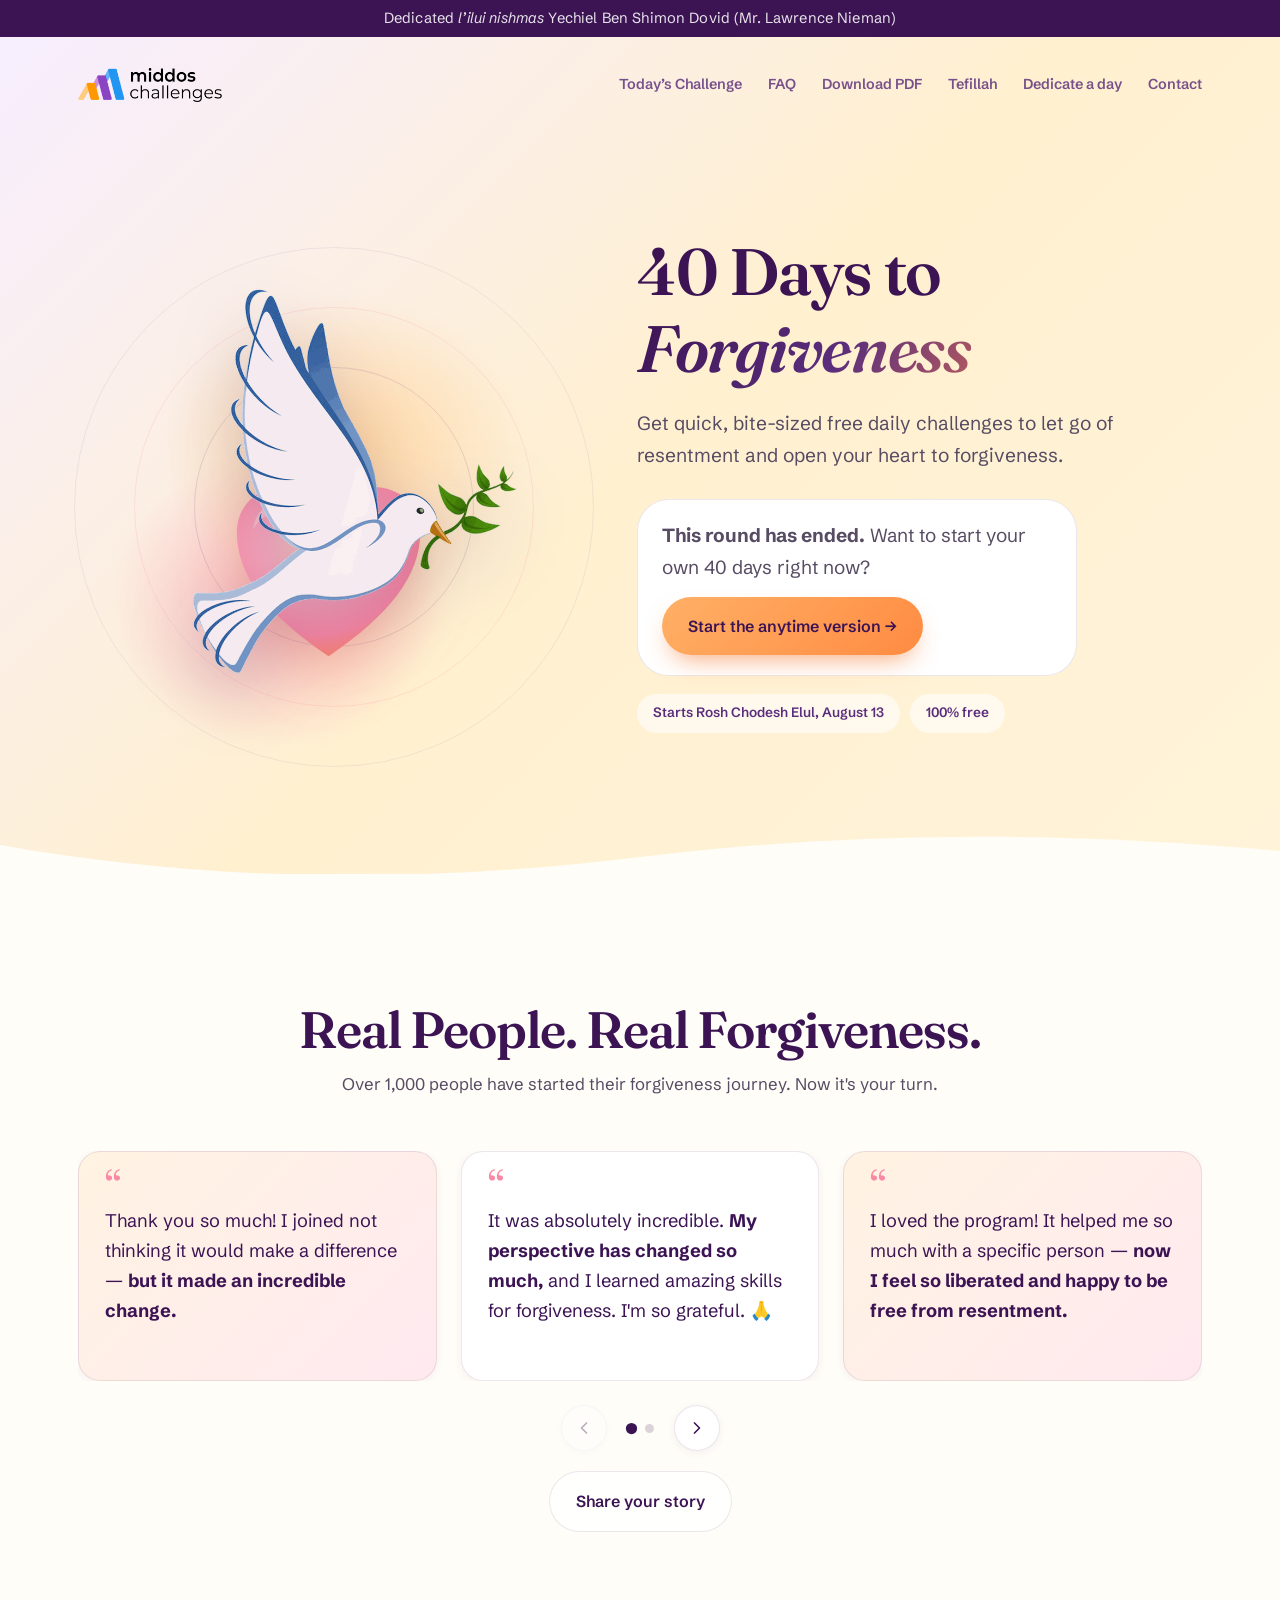
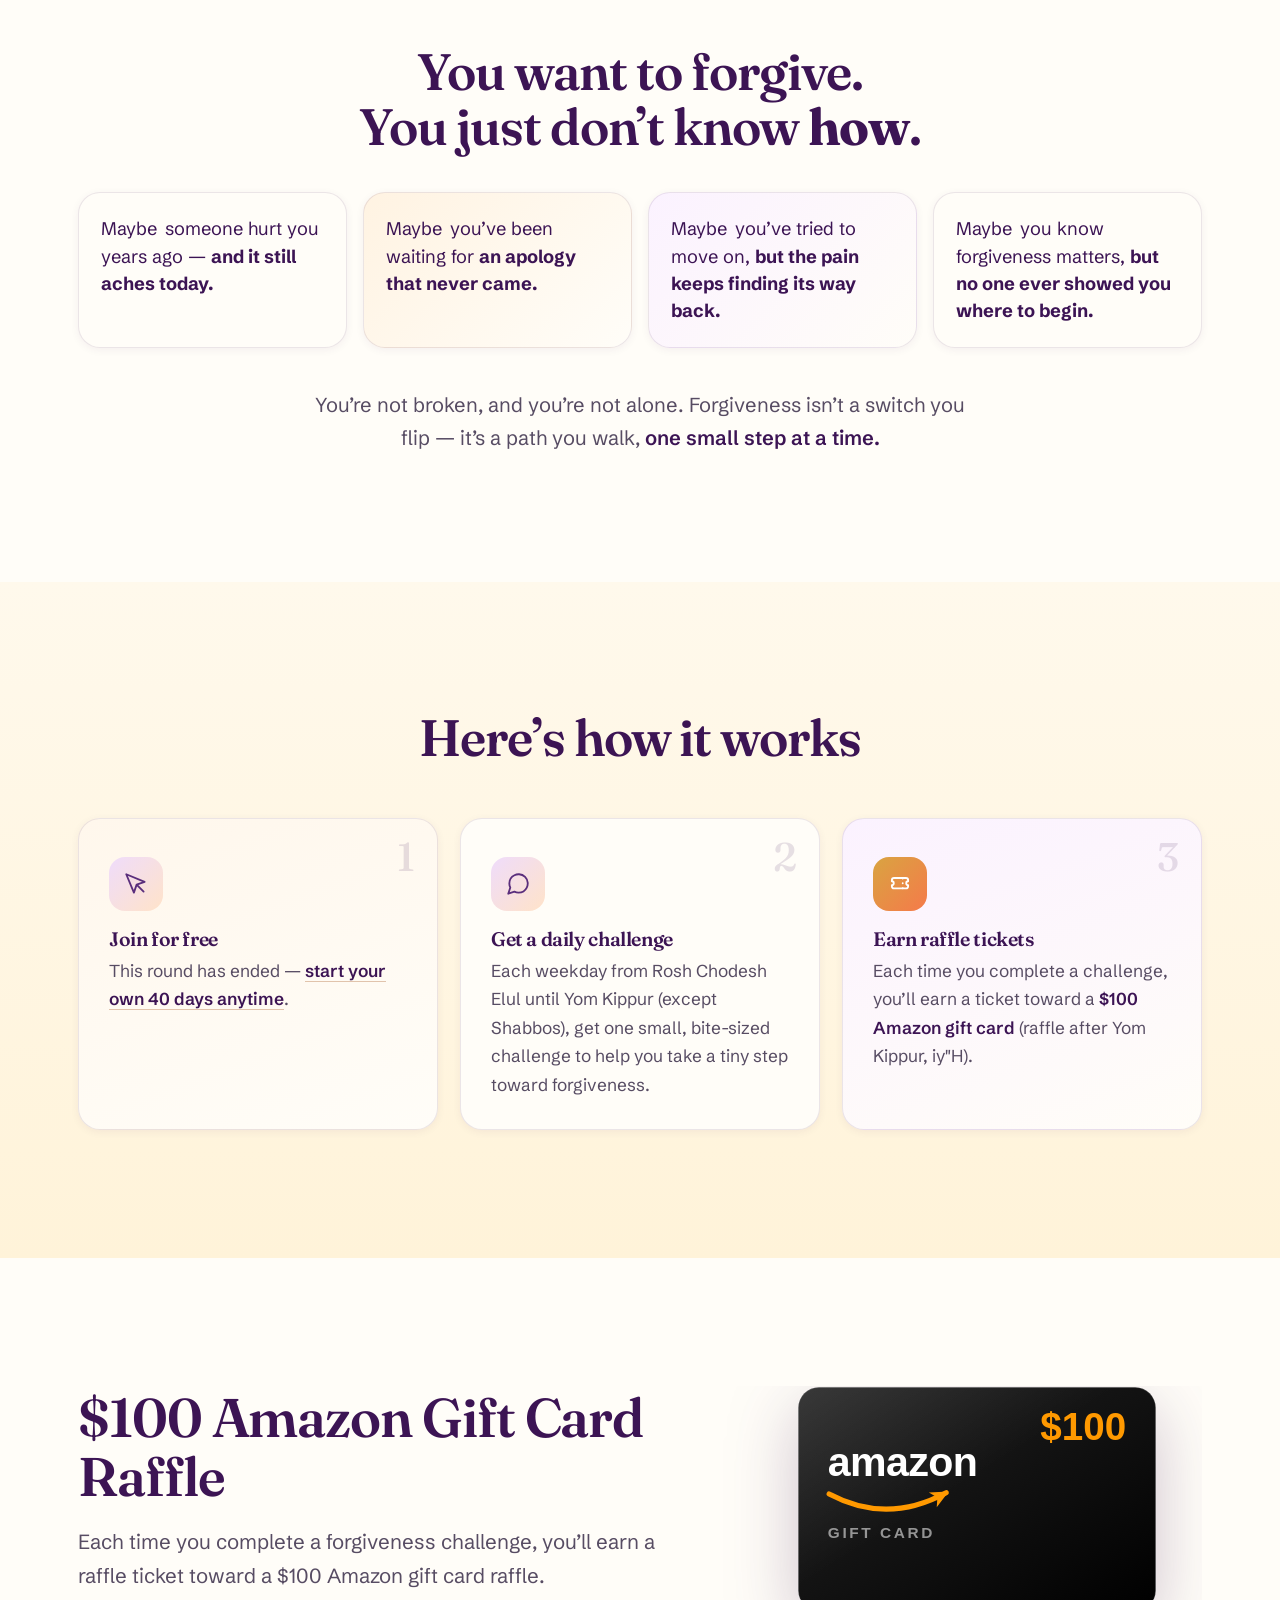
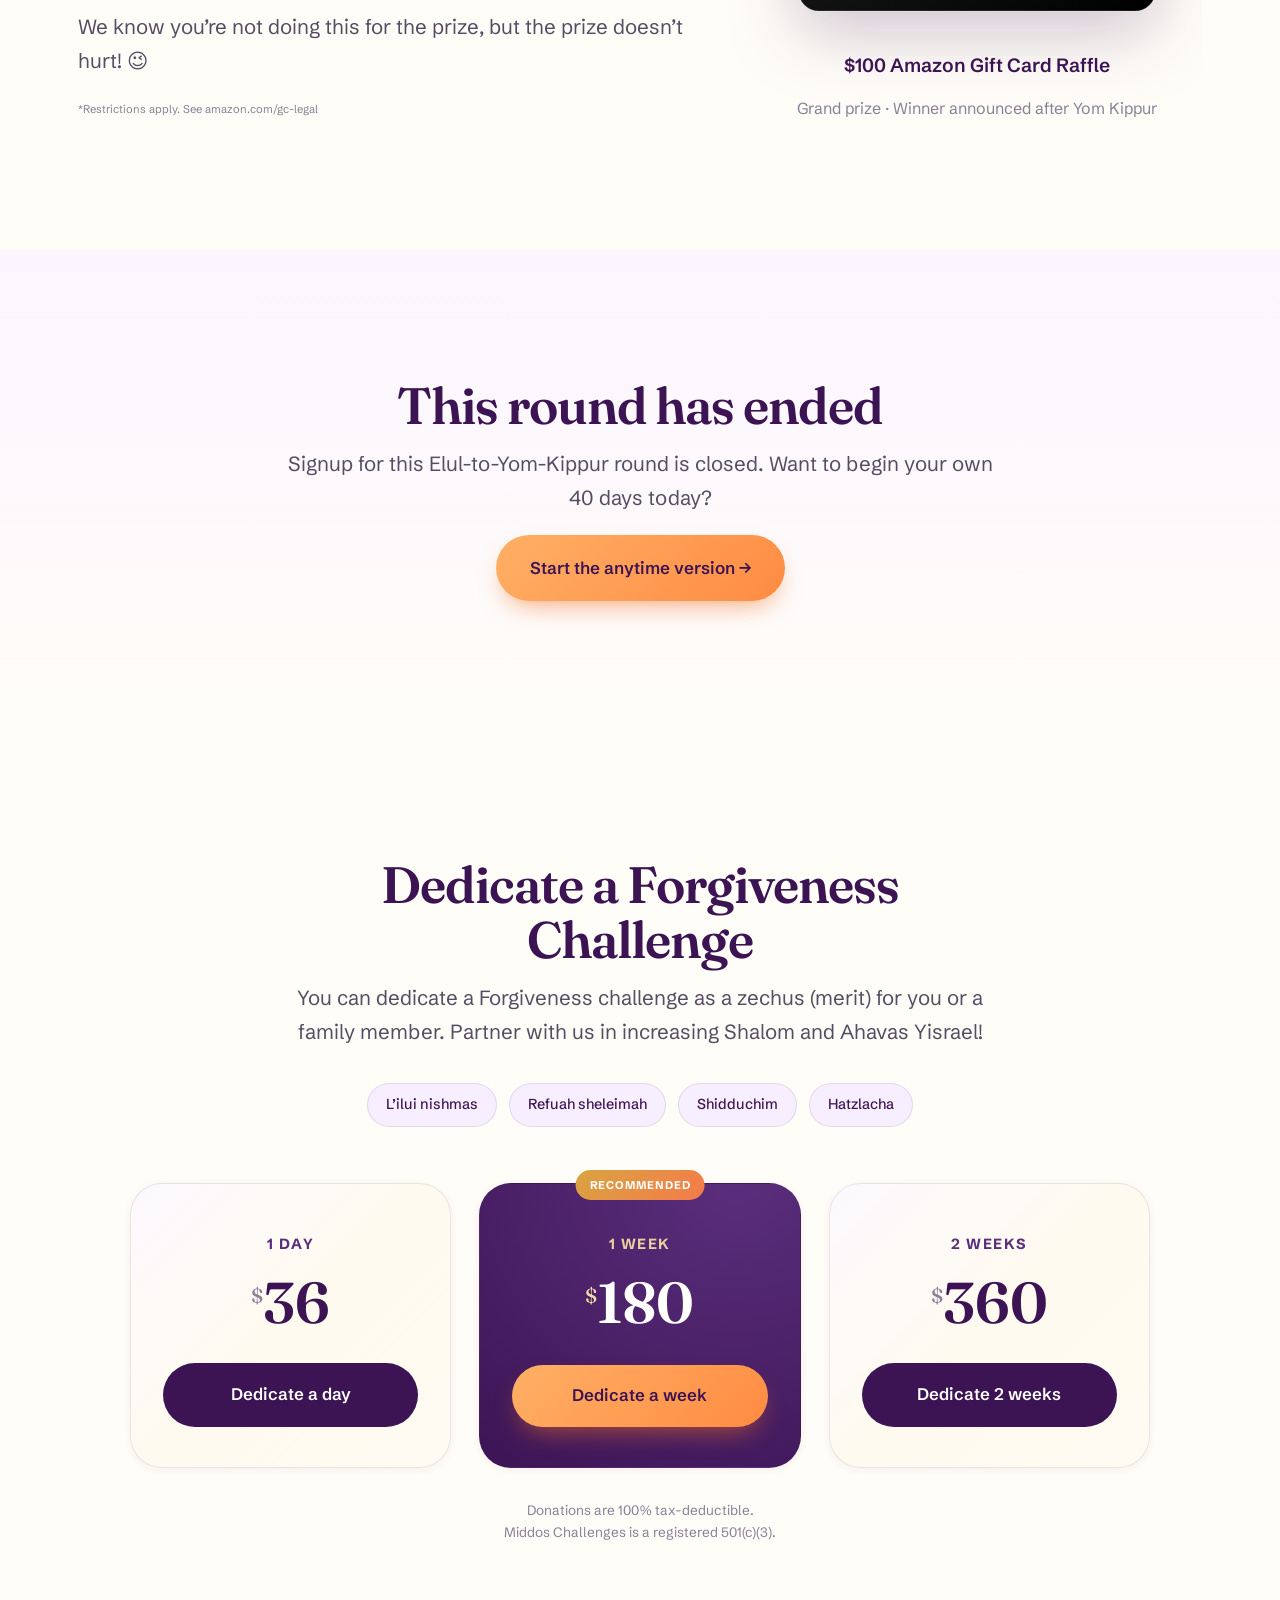
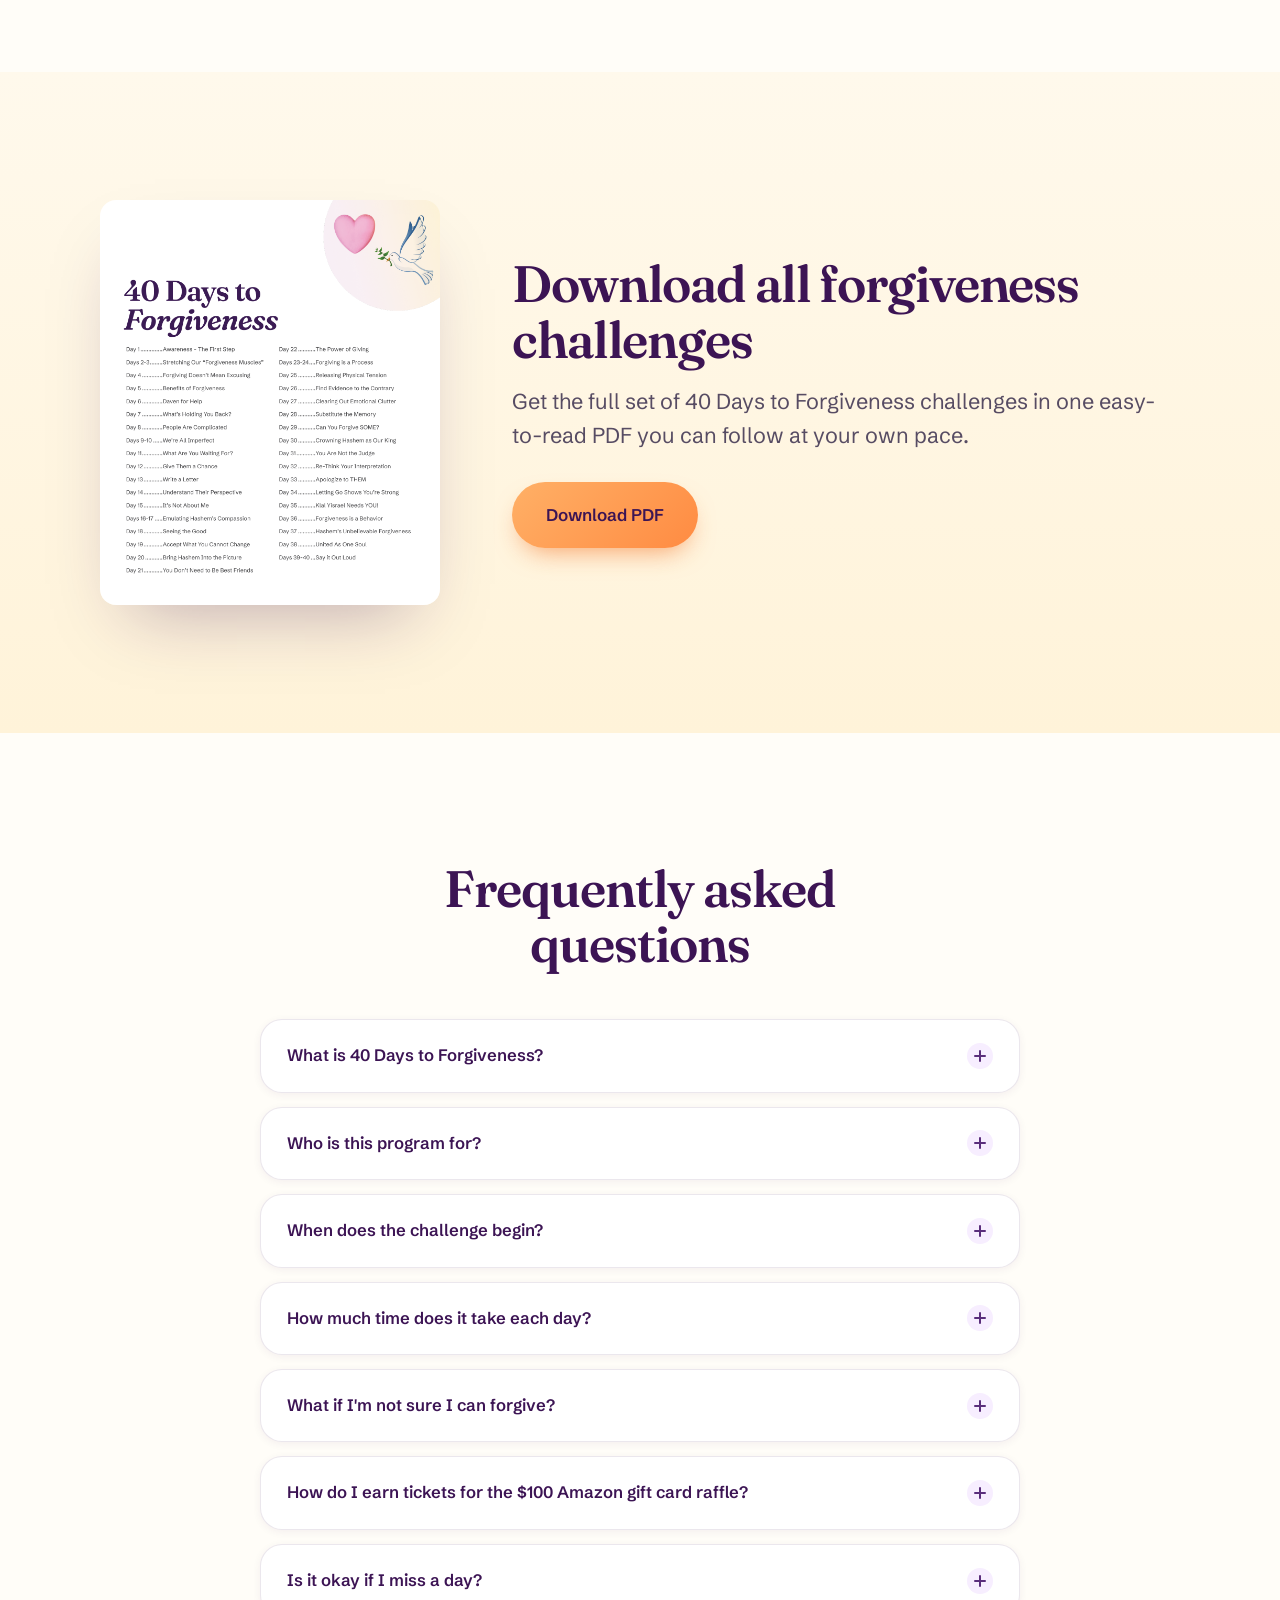
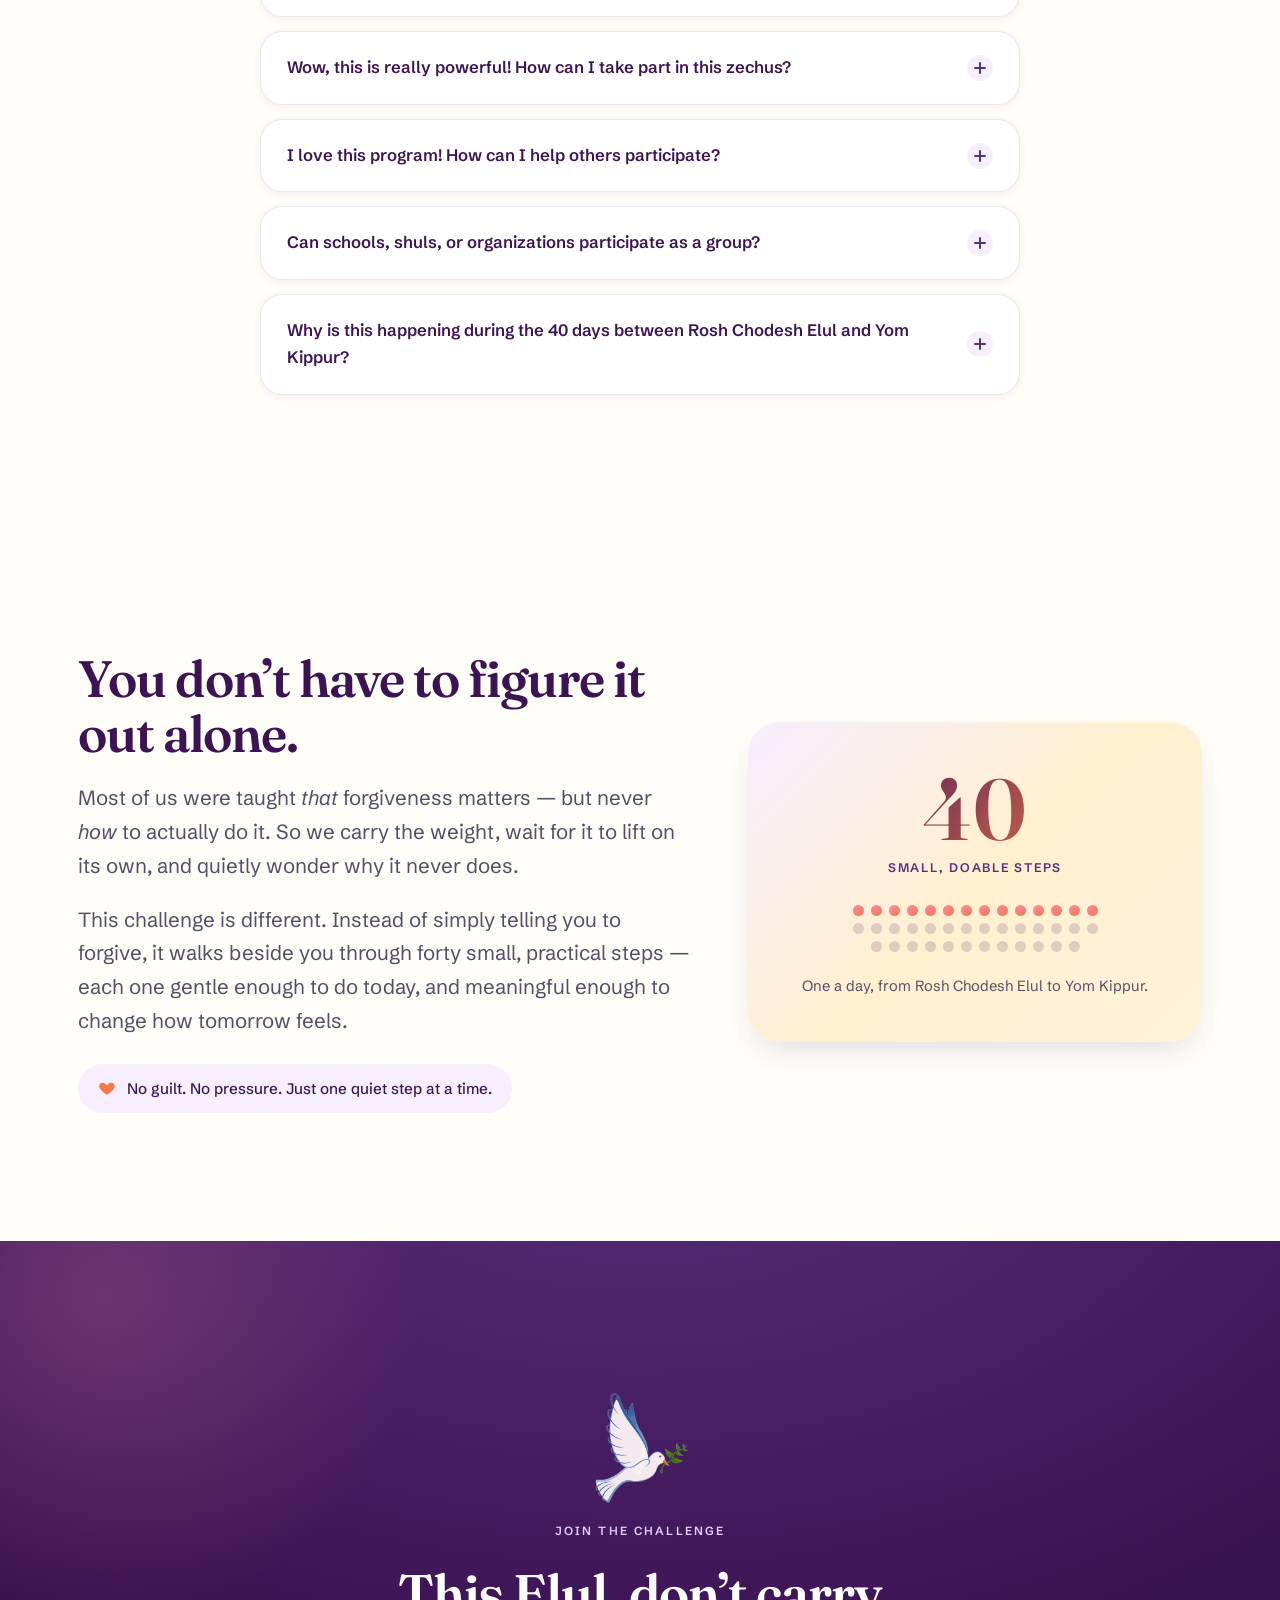
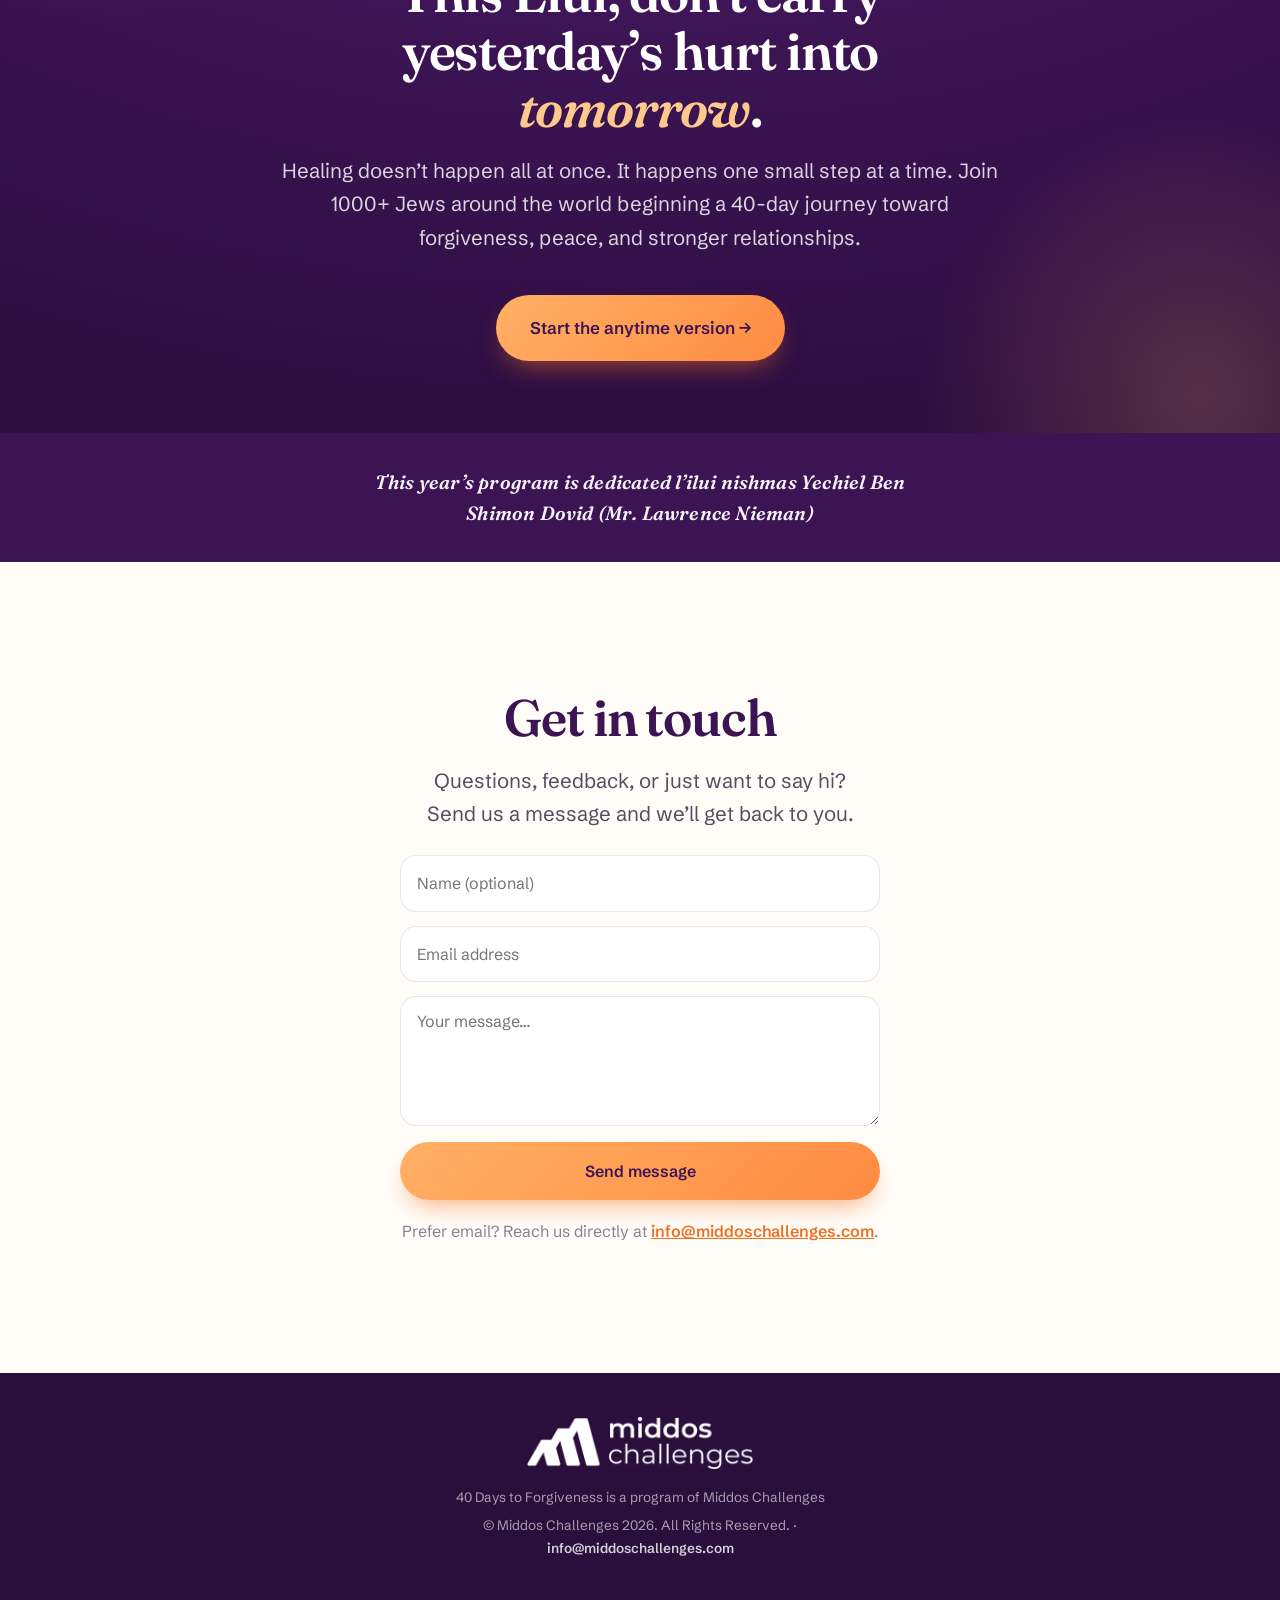
==== commit 11c4a591: "Mobile menu: one X (burger stays on top of the drawer), "Sponsor" renamed "Dedicate a day" and moved" ====
--- a/elul/index.html
+++ b/elul/index.html
@@ -132,14 +132,11 @@
   </a>
   <div class="nav-right">
     <div class="nav-links" id="nav-links">
-      <button class="nav-links-close" id="navLinksClose" type="button" aria-label="Close menu">
-        <svg viewBox="0 0 24 24" fill="none" stroke="currentColor" stroke-width="2" stroke-linecap="round"><path d="M6 6l12 12M18 6L6 18"/></svg>
-      </button>
       <a href="/today" id="nav-challenges" hidden>Today’s Challenge</a>
       <a href="#faq">FAQ</a>
-      <a href="#donate">Sponsor</a>
       <a href="https://middoschallenges.com/wp-content/uploads/2024/10/40-Days-to-Forgiveness-Middos-Challenges.pdf" target="_blank" rel="noopener">Download PDF</a>
       <a href="https://middoschallenges.com/wp-content/uploads/2024/10/Ribbono-Shel-Olam-Forgiveness-tefillah-poster.pdf" target="_blank" rel="noopener">Tefillah</a>
+      <a href="#donate">Dedicate a day</a>
       <a href="#contact">Contact</a>
     </div>
     <button class="nav-burger" id="navBurger" type="button" aria-label="Open menu" aria-expanded="false" aria-controls="nav-links">
@@ -550,5 +547,7 @@
 
 
 <script src="/script.js"></script>
+<script>window.va=window.va||function(){(window.va.q=window.va.q||[]).push(arguments)};</script>
+<script defer src="/_vercel/insights/script.js"></script>
 </body>
 </html>
--- a/styles.css
+++ b/styles.css
@@ -135,8 +135,8 @@
 .mc-success{
   display:flex;align-items:center;gap:12px;background:rgba(34,197,94,.12);
   border:1.5px solid rgba(34,197,94,.35);border-radius:100px;padding:14px 22px;
-  max-width:430px;font-weight:600;font-size:.96rem;color:#166534;text-align:left;
-  animation:mcpop .4s cubic-bezier(.2,.8,.2,1);
+  max-width:100%;width:max-content;font-weight:600;font-size:.96rem;color:#166534;text-align:left;
+  white-space:nowrap;animation:mcpop .4s cubic-bezier(.2,.8,.2,1);
 }
 .mc-success svg{width:20px;height:20px;flex:none;color:#16A34A}
 .mc-success[hidden]{display:none}
@@ -186,7 +186,6 @@
 .nav-burger[aria-expanded="true"] span:nth-child(2){opacity:0}
 .nav-burger[aria-expanded="true"] span:nth-child(3){transform:translateY(-7px) rotate(-45deg)}
 .nav-overlay{display:none}
-.nav-links-close{display:none}
 
 /* ============ HERO ============ */
 .hero{position:relative;background:var(--hero-grad);overflow:hidden;padding-top:162px}
@@ -552,7 +551,10 @@
   /* fixed (not absolute) so it shares the drawer/overlay's stacking context —
      otherwise z-index alone doesn't guarantee it stays above the drawer */
   .nav{position:fixed;z-index:50}
-  .nav-burger{display:flex}
+  .nav-burger{display:flex;position:relative;z-index:46}
+  /* the burger is the only close button: keep it solid so it shows against the white drawer */
+  .nav-burger[aria-expanded="true"]{background:var(--ink)}
+  .nav-burger[aria-expanded="true"] span{background:#fff}
   .nav-overlay{
     display:block;position:fixed;inset:0;background:rgba(30,10,45,.45);z-index:44;
     opacity:0;visibility:hidden;transition:opacity .3s,visibility .3s;
@@ -568,15 +570,8 @@
     overflow-y:auto;
   }
   .nav-links.is-open{visibility:visible;transform:translateX(0)}
-  .nav-links a{padding:16px 18px;border-radius:12px;opacity:1;font-size:1.05rem}
+  .nav-links a{display:flex;align-items:center;min-height:58px;padding:16px 20px;border-radius:14px;opacity:1;font-size:1.25rem}
   .nav-links a:hover{background:var(--lav)}
-  .nav-links-close{
-    display:flex;position:absolute;top:20px;right:18px;z-index:1;
-    width:38px;height:38px;align-items:center;justify-content:center;
-    border:0;border-radius:10px;background:var(--lav);color:var(--ink);cursor:pointer;
-  }
-  .nav-links-close svg{width:18px;height:18px}
-  .nav-links-close:hover{background:var(--rose)}
   .hero-inner{grid-template-columns:1fr;gap:20px;text-align:center}
   .hero-copy{max-width:640px;margin:0 auto}
   .hero .desc,.hero h1{max-width:none}
@@ -598,8 +593,10 @@
 @media(max-width:620px){
   body{font-size:16px}
   .dedication-bar{text-align:left;padding-right:64px}
-  .nav{position:fixed;top:5px;right:0;left:auto;padding:0;margin-right:16px}
-  .nav-burger{background:none}
+  .nav{position:fixed;top:8px;right:0;left:auto;padding:0;margin-right:14px}
+  /* solid purple button with a white ring: visible over the purple dedication bar AND the light page below it */
+  .nav-burger{width:44px;height:44px;border-radius:12px;background:var(--ink);
+    box-shadow:0 0 0 2px rgba(255,255,255,.92),0 6px 16px rgba(60,20,84,.30)}
   .nav-burger span{background:#fff}
   .brand{display:none}
   .nav-links{top:52px;padding-top:24px}
@@ -651,3 +648,10 @@
   *{animation:none!important;transition:none!important;scroll-behavior:auto!important}
   .reveal{opacity:1;transform:none}
 }
+
+/* Signup confirmation with instructions: tell people to open the welcome email (and look in Promotions/Spam) so Gmail learns it isn't spam */
+.mc-success:has(.mc-msg){align-items:flex-start;white-space:normal;width:auto;max-width:560px;border-radius:18px;padding:16px 20px;font-weight:400;text-align:left}
+.mc-success:has(.mc-msg) svg{margin-top:3px}
+.mc-msg{display:flex;flex-direction:column;gap:8px;line-height:1.5}
+.mc-msg strong{font-weight:700;font-size:1.05rem}
+.mc-msg b{font-weight:700}
